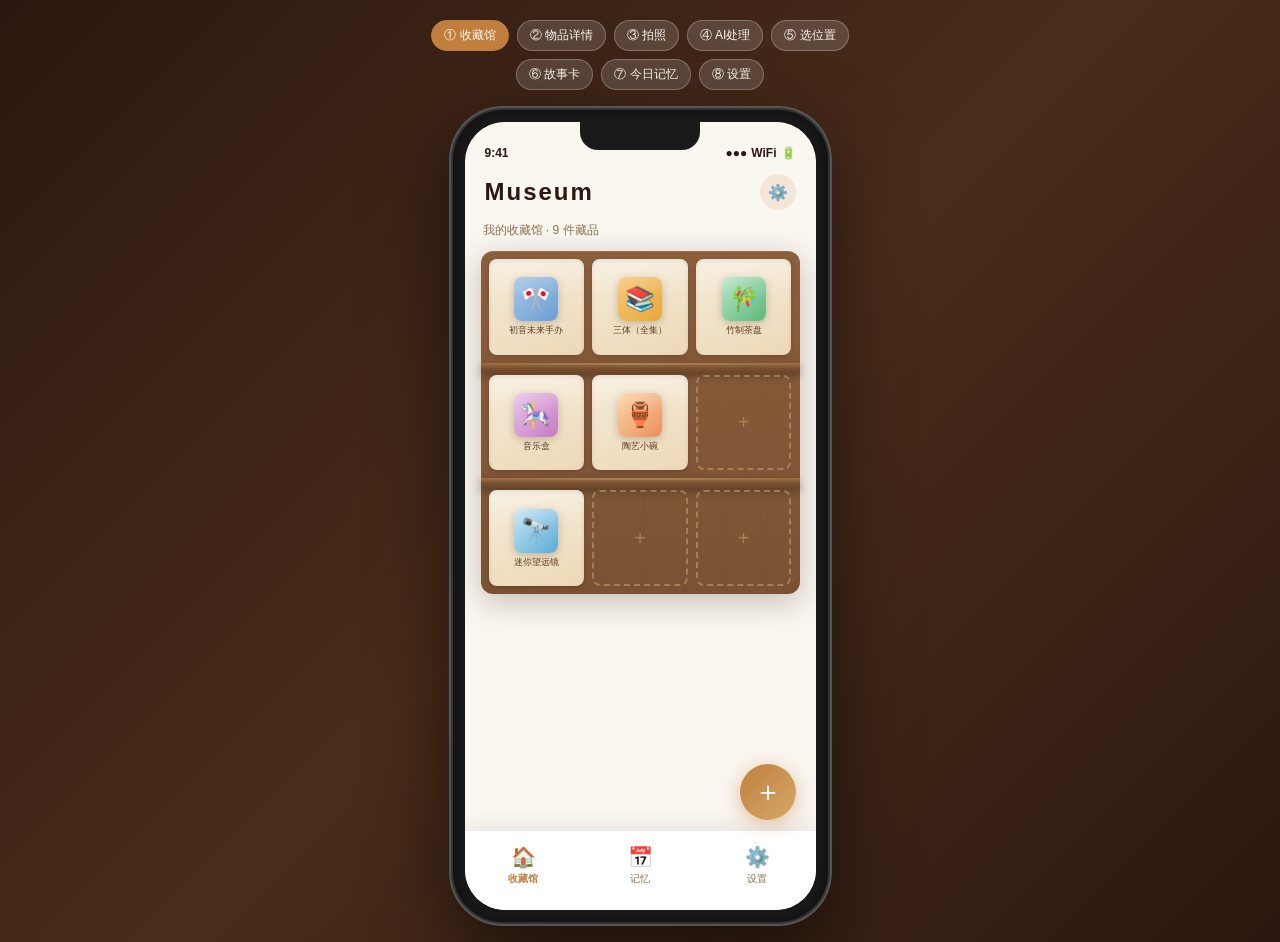
==== prototype-mobile.html @ 2d8c733c "增加 prd 和原型图" ====
<!DOCTYPE html>
<html lang="zh-CN">
<head>
<meta charset="UTF-8">
<meta name="viewport" content="width=device-width, initial-scale=1.0">
<title>Museum App — 手机端原型</title>
<style>
  * { margin: 0; padding: 0; box-sizing: border-box; }
  body {
    background: linear-gradient(135deg, #2C1810 0%, #4a2c1a 50%, #2C1810 100%);
    min-height: 100vh;
    display: flex;
    flex-direction: column;
    align-items: center;
    justify-content: center;
    font-family: -apple-system, "PingFang SC", "Hiragino Sans GB", "Microsoft YaHei", sans-serif;
    padding: 20px;
  }

  /* Screen navigation */
  .screen-nav {
    display: flex;
    gap: 8px;
    margin-bottom: 20px;
    flex-wrap: wrap;
    justify-content: center;
    max-width: 500px;
  }
  .nav-btn {
    background: rgba(255,255,255,0.15);
    color: #FAF6F0;
    border: 1px solid rgba(255,255,255,0.25);
    padding: 6px 12px;
    border-radius: 20px;
    cursor: pointer;
    font-size: 12px;
    transition: all 0.2s;
    white-space: nowrap;
  }
  .nav-btn:hover, .nav-btn.active {
    background: #C17F3E;
    border-color: #C17F3E;
  }

  /* Phone frame */
  .phone-frame {
    width: 375px;
    height: 812px;
    background: #1a1a1a;
    border-radius: 50px;
    padding: 12px;
    box-shadow:
      0 0 0 2px #333,
      0 0 0 4px #555,
      0 30px 80px rgba(0,0,0,0.6),
      inset 0 0 20px rgba(0,0,0,0.5);
    position: relative;
  }
  .phone-notch {
    position: absolute;
    top: 12px;
    left: 50%;
    transform: translateX(-50%);
    width: 120px;
    height: 28px;
    background: #1a1a1a;
    border-radius: 0 0 18px 18px;
    z-index: 100;
  }
  .phone-screen {
    width: 100%;
    height: 100%;
    background: #FAF6F0;
    border-radius: 40px;
    overflow: hidden;
    position: relative;
  }

  /* Screens */
  .screen {
    position: absolute;
    top: 0; left: 0;
    width: 100%; height: 100%;
    background: #FAF6F0;
    border-radius: 40px;
    overflow: hidden;
    display: none;
    flex-direction: column;
    opacity: 0;
    transition: opacity 0.35s ease;
  }
  .screen.active {
    display: flex;
    opacity: 1;
  }

  /* Status bar */
  .status-bar {
    height: 44px;
    background: transparent;
    display: flex;
    align-items: flex-end;
    justify-content: space-between;
    padding: 0 20px 6px;
    font-size: 12px;
    font-weight: 600;
    color: #2C1810;
    flex-shrink: 0;
  }
  .status-icons { display: flex; gap: 4px; align-items: center; }

  /* App header */
  .app-header {
    padding: 8px 20px 12px;
    display: flex;
    align-items: center;
    justify-content: space-between;
    flex-shrink: 0;
  }
  .app-title {
    font-size: 24px;
    font-weight: 700;
    color: #2C1810;
    letter-spacing: 2px;
  }
  .icon-btn {
    width: 36px; height: 36px;
    border-radius: 50%;
    background: rgba(193,127,62,0.12);
    border: none;
    display: flex; align-items: center; justify-content: center;
    cursor: pointer;
    font-size: 16px;
    color: #8B5E3C;
    transition: background 0.2s;
  }
  .icon-btn:hover { background: rgba(193,127,62,0.25); }

  /* Bottom nav */
  .bottom-nav {
    height: 80px;
    background: #fff;
    border-top: 1px solid rgba(44,24,16,0.08);
    display: flex;
    align-items: flex-start;
    padding-top: 10px;
    flex-shrink: 0;
    box-shadow: 0 -4px 20px rgba(44,24,16,0.08);
  }
  .nav-item {
    flex: 1;
    display: flex;
    flex-direction: column;
    align-items: center;
    gap: 3px;
    cursor: pointer;
    padding: 4px 0;
  }
  .nav-item .nav-icon { font-size: 20px; }
  .nav-item .nav-label { font-size: 10px; color: #8B7355; }
  .nav-item.active .nav-label { color: #C17F3E; font-weight: 600; }

  /* FAB */
  .fab {
    position: absolute;
    bottom: 90px;
    right: 20px;
    width: 56px; height: 56px;
    border-radius: 50%;
    background: linear-gradient(135deg, #C17F3E, #D4A96A);
    border: none;
    font-size: 28px;
    color: white;
    cursor: pointer;
    box-shadow: 0 4px 20px rgba(193,127,62,0.45);
    display: flex; align-items: center; justify-content: center;
    transition: transform 0.2s, box-shadow 0.2s;
    z-index: 10;
  }
  .fab:hover { transform: scale(1.08); box-shadow: 0 6px 28px rgba(193,127,62,0.55); }

  /* ============ SCREEN 1: Shelf ============ */
  .shelf-container {
    flex: 1;
    overflow-y: auto;
    padding: 0 16px 8px;
  }
  .shelf-subtitle {
    font-size: 12px;
    color: #8B7355;
    margin-bottom: 12px;
    padding-left: 2px;
  }
  .shelf {
    background: linear-gradient(180deg, #8B5E3C 0%, #7A5233 100%);
    border-radius: 12px;
    padding: 8px;
    box-shadow: 0 8px 32px rgba(44,24,16,0.25), inset 0 1px 0 rgba(255,255,255,0.1);
    position: relative;
  }
  .shelf::before {
    content: '';
    position: absolute;
    top: 0; left: 0; right: 0; bottom: 0;
    background: repeating-linear-gradient(
      90deg,
      transparent,
      transparent 40px,
      rgba(0,0,0,0.03) 40px,
      rgba(0,0,0,0.03) 41px
    );
    border-radius: 12px;
    pointer-events: none;
  }
  .shelf-row {
    display: grid;
    grid-template-columns: repeat(3, 1fr);
    gap: 8px;
    margin-bottom: 8px;
  }
  .shelf-row:last-child { margin-bottom: 0; }
  /* Shelf plank between rows */
  .shelf-plank {
    height: 10px;
    background: linear-gradient(180deg, #A0713F 0%, #7A5233 50%, #6B4526 100%);
    margin: 2px -8px;
    box-shadow: 0 3px 8px rgba(0,0,0,0.3);
    position: relative;
  }
  .shelf-plank::after {
    content: '';
    position: absolute;
    top: 0; left: 0; right: 0; height: 2px;
    background: linear-gradient(90deg, transparent, rgba(255,255,255,0.15), transparent);
  }

  .shelf-cell {
    aspect-ratio: 1;
    background: linear-gradient(160deg, #F5EBD8 0%, #EDD9B8 100%);
    border-radius: 8px;
    display: flex;
    flex-direction: column;
    align-items: center;
    justify-content: center;
    cursor: pointer;
    transition: transform 0.2s, box-shadow 0.2s;
    position: relative;
    overflow: hidden;
    box-shadow: inset 0 2px 4px rgba(0,0,0,0.1), 0 2px 4px rgba(0,0,0,0.15);
  }
  .shelf-cell:hover { transform: translateY(-2px); box-shadow: inset 0 2px 4px rgba(0,0,0,0.1), 0 6px 12px rgba(0,0,0,0.2); }
  .shelf-cell .item-emoji { font-size: 32px; line-height: 1; }
  .shelf-cell .item-label {
    font-size: 9px;
    color: #5C3D1E;
    text-align: center;
    margin-top: 4px;
    font-weight: 500;
    padding: 0 4px;
    line-height: 1.2;
  }
  .shelf-cell.empty {
    background: transparent;
    border: 2px dashed rgba(212,169,106,0.5);
    box-shadow: none;
    cursor: default;
  }
  .shelf-cell.empty::after {
    content: '+';
    font-size: 20px;
    color: rgba(212,169,106,0.5);
  }
  .shelf-cell .item-glow {
    position: absolute;
    top: 0; left: 0; right: 0; height: 40%;
    background: linear-gradient(180deg, rgba(255,255,255,0.3), transparent);
    pointer-events: none;
  }

  /* Item color blocks */
  .item-color {
    width: 44px; height: 44px;
    border-radius: 8px;
    display: flex; align-items: center; justify-content: center;
    font-size: 24px;
    box-shadow: 0 2px 8px rgba(0,0,0,0.2);
  }

  /* ============ SCREEN 2: Detail ============ */
  .detail-header {
    padding: 8px 20px 12px;
    display: flex;
    align-items: center;
    gap: 12px;
    flex-shrink: 0;
  }
  .back-btn {
    width: 32px; height: 32px;
    border-radius: 50%;
    background: rgba(193,127,62,0.12);
    border: none;
    display: flex; align-items: center; justify-content: center;
    cursor: pointer;
    font-size: 16px;
    color: #8B5E3C;
  }
  .detail-title { font-size: 18px; font-weight: 700; color: #2C1810; }
  .detail-hero {
    margin: 0 20px 16px;
    height: 200px;
    border-radius: 20px;
    background: linear-gradient(135deg, #E8C5A0 0%, #D4A96A 40%, #B8813A 100%);
    display: flex; align-items: center; justify-content: center;
    font-size: 80px;
    box-shadow: 0 8px 32px rgba(44,24,16,0.2);
    position: relative;
    overflow: hidden;
    flex-shrink: 0;
  }
  .detail-hero::before {
    content: '';
    position: absolute;
    top: -30px; right: -30px;
    width: 120px; height: 120px;
    background: radial-gradient(circle, rgba(255,255,255,0.2), transparent 70%);
  }
  .detail-scroll { flex: 1; overflow-y: auto; padding: 0 20px 16px; }
  .detail-card {
    background: white;
    border-radius: 16px;
    padding: 16px;
    box-shadow: 0 2px 16px rgba(44,24,16,0.08);
  }
  .detail-card-title {
    font-size: 13px;
    font-weight: 700;
    color: #8B7355;
    text-transform: uppercase;
    letter-spacing: 1px;
    margin-bottom: 12px;
  }
  .detail-row {
    display: flex;
    justify-content: space-between;
    align-items: flex-start;
    padding: 8px 0;
    border-bottom: 1px solid rgba(44,24,16,0.06);
    gap: 12px;
  }
  .detail-row:last-of-type { border-bottom: none; }
  .detail-key { font-size: 12px; color: #8B7355; flex-shrink: 0; }
  .detail-val { font-size: 13px; color: #2C1810; font-weight: 500; text-align: right; }
  .detail-story {
    margin-top: 12px;
    padding: 12px;
    background: #FAF6F0;
    border-radius: 10px;
    border-left: 3px solid #C17F3E;
    font-size: 13px;
    color: #2C1810;
    line-height: 1.6;
  }
  .tags-row { display: flex; gap: 6px; flex-wrap: wrap; margin-top: 10px; }
  .tag {
    background: rgba(193,127,62,0.12);
    color: #8B5E3C;
    font-size: 11px;
    padding: 3px 10px;
    border-radius: 20px;
    font-weight: 500;
  }
  .edit-btn {
    margin: 0 20px 16px;
    background: linear-gradient(135deg, #C17F3E, #D4A96A);
    color: white;
    border: none;
    border-radius: 14px;
    padding: 14px;
    width: calc(100% - 40px);
    font-size: 15px;
    font-weight: 600;
    cursor: pointer;
    box-shadow: 0 4px 16px rgba(193,127,62,0.35);
    flex-shrink: 0;
  }

  /* ============ SCREENS 3-6: Add flow ============ */
  .add-header {
    padding: 8px 20px 12px;
    display: flex;
    align-items: center;
    gap: 10px;
    flex-shrink: 0;
  }
  .close-btn {
    width: 30px; height: 30px;
    border-radius: 50%;
    background: rgba(44,24,16,0.08);
    border: none;
    cursor: pointer;
    font-size: 14px;
    color: #2C1810;
    display: flex; align-items: center; justify-content: center;
  }
  .progress-bar {
    flex: 1;
    display: flex;
    gap: 4px;
    align-items: center;
  }
  .progress-step {
    flex: 1;
    height: 4px;
    border-radius: 2px;
    background: rgba(44,24,16,0.1);
    transition: background 0.3s;
  }
  .progress-step.done { background: #C17F3E; }
  .progress-step.active { background: #C17F3E; }

  .add-body { flex: 1; overflow-y: auto; padding: 0 20px; }
  .add-step-title {
    font-size: 22px;
    font-weight: 700;
    color: #2C1810;
    margin-bottom: 6px;
  }
  .add-step-sub { font-size: 13px; color: #8B7355; margin-bottom: 24px; }

  /* Camera area */
  .camera-area {
    border: 2.5px dashed #C17F3E;
    border-radius: 20px;
    height: 260px;
    display: flex;
    flex-direction: column;
    align-items: center;
    justify-content: center;
    background: rgba(193,127,62,0.04);
    gap: 12px;
    margin-bottom: 24px;
  }
  .camera-icon { font-size: 48px; opacity: 0.6; }
  .camera-hint { font-size: 14px; color: #8B7355; }

  .btn-primary {
    width: 100%;
    background: linear-gradient(135deg, #C17F3E, #D4A96A);
    color: white;
    border: none;
    border-radius: 14px;
    padding: 14px;
    font-size: 15px;
    font-weight: 600;
    cursor: pointer;
    box-shadow: 0 4px 16px rgba(193,127,62,0.35);
    margin-bottom: 10px;
    transition: transform 0.15s;
  }
  .btn-primary:hover { transform: translateY(-1px); }
  .btn-secondary {
    width: 100%;
    background: white;
    color: #C17F3E;
    border: 1.5px solid #C17F3E;
    border-radius: 14px;
    padding: 14px;
    font-size: 15px;
    font-weight: 600;
    cursor: pointer;
    margin-bottom: 10px;
  }

  /* AI processing */
  .ai-process-area {
    display: flex;
    flex-direction: column;
    align-items: center;
    padding: 20px 0;
  }
  .item-preview {
    width: 180px; height: 180px;
    border-radius: 20px;
    background: linear-gradient(135deg, #E8C5A0, #C17F3E);
    display: flex; align-items: center; justify-content: center;
    font-size: 72px;
    margin-bottom: 24px;
    box-shadow: 0 8px 32px rgba(193,127,62,0.3);
    position: relative;
  }
  .ai-status {
    font-size: 15px;
    color: #8B7355;
    text-align: center;
    margin-bottom: 24px;
  }
  .spinner {
    width: 48px; height: 48px;
    border: 3px solid rgba(193,127,62,0.2);
    border-top-color: #C17F3E;
    border-radius: 50%;
    animation: spin 1s linear infinite;
  }
  @keyframes spin { to { transform: rotate(360deg); } }

  /* Shelf picker */
  .shelf-mini {
    background: linear-gradient(180deg, #8B5E3C 0%, #7A5233 100%);
    border-radius: 12px;
    padding: 8px;
    margin-bottom: 20px;
  }
  .shelf-mini-row {
    display: grid;
    grid-template-columns: repeat(3, 1fr);
    gap: 6px;
    margin-bottom: 6px;
  }
  .shelf-mini-row:last-child { margin-bottom: 0; }
  .mini-cell {
    aspect-ratio: 1;
    border-radius: 6px;
    background: #F5EBD8;
    display: flex; align-items: center; justify-content: center;
    font-size: 20px;
    cursor: pointer;
    transition: all 0.2s;
    border: 2px solid transparent;
  }
  .mini-cell.occupied { background: rgba(44,24,16,0.3); cursor: not-allowed; font-size: 16px; opacity: 0.5; }
  .mini-cell.available { border-color: #52B788; background: rgba(82,183,136,0.15); }
  .mini-cell.available:hover { background: rgba(82,183,136,0.3); transform: scale(1.05); }
  .mini-cell.selected { border-color: #C17F3E; background: rgba(193,127,62,0.2); box-shadow: 0 0 0 3px rgba(193,127,62,0.3); }

  /* Story form */
  .form-group { margin-bottom: 16px; }
  .form-label { font-size: 12px; color: #8B7355; font-weight: 600; margin-bottom: 6px; display: block; }
  .form-input {
    width: 100%;
    background: white;
    border: 1.5px solid rgba(44,24,16,0.1);
    border-radius: 10px;
    padding: 11px 14px;
    font-size: 14px;
    color: #2C1810;
    outline: none;
    transition: border-color 0.2s;
    font-family: inherit;
  }
  .form-input:focus { border-color: #C17F3E; }
  .form-textarea {
    width: 100%;
    background: white;
    border: 1.5px solid rgba(44,24,16,0.1);
    border-radius: 10px;
    padding: 11px 14px;
    font-size: 14px;
    color: #2C1810;
    outline: none;
    resize: none;
    height: 90px;
    font-family: inherit;
    transition: border-color 0.2s;
  }
  .form-textarea:focus { border-color: #C17F3E; }
  .tag-options { display: flex; gap: 6px; flex-wrap: wrap; }
  .tag-option {
    background: rgba(193,127,62,0.08);
    color: #8B5E3C;
    border: 1.5px solid rgba(193,127,62,0.2);
    font-size: 12px;
    padding: 5px 12px;
    border-radius: 20px;
    cursor: pointer;
    transition: all 0.2s;
  }
  .tag-option.selected { background: #C17F3E; color: white; border-color: #C17F3E; }
  .skip-link {
    text-align: center;
    font-size: 13px;
    color: #8B7355;
    cursor: pointer;
    text-decoration: underline;
    margin-top: 8px;
    padding-bottom: 20px;
    display: block;
  }

  /* ============ SCREEN 7: Memory ============ */
  .memory-date {
    padding: 8px 20px 16px;
    font-size: 14px;
    color: #8B7355;
    flex-shrink: 0;
  }
  .memory-hero-card {
    margin: 0 20px 16px;
    border-radius: 20px;
    overflow: hidden;
    background: white;
    box-shadow: 0 4px 24px rgba(44,24,16,0.12);
    flex-shrink: 0;
  }
  .memory-hero-img {
    height: 200px;
    background: linear-gradient(135deg, #FDDCAA 0%, #F0B36A 40%, #C17F3E 100%);
    display: flex; align-items: center; justify-content: center;
    font-size: 80px;
    position: relative;
  }
  .memory-hero-img::before {
    content: '今日藏品';
    position: absolute;
    top: 12px; left: 12px;
    background: rgba(255,255,255,0.9);
    color: #C17F3E;
    font-size: 11px;
    font-weight: 700;
    padding: 4px 10px;
    border-radius: 20px;
    letter-spacing: 1px;
  }
  .memory-hero-body { padding: 16px; }
  .memory-item-name { font-size: 18px; font-weight: 700; color: #2C1810; margin-bottom: 6px; }
  .memory-story { font-size: 13px; color: #5C3D1E; line-height: 1.6; margin-bottom: 8px; }
  .memory-meta { font-size: 11px; color: #8B7355; margin-bottom: 14px; }
  .memory-btn {
    width: 100%;
    background: linear-gradient(135deg, #C17F3E, #D4A96A);
    color: white;
    border: none;
    border-radius: 12px;
    padding: 12px;
    font-size: 14px;
    font-weight: 600;
    cursor: pointer;
  }
  .memory-all-link {
    text-align: center;
    margin: 12px 20px 0;
    font-size: 13px;
    color: #C17F3E;
    cursor: pointer;
    flex-shrink: 0;
  }

  /* ============ SCREEN 8: Settings ============ */
  .settings-scroll { flex: 1; overflow-y: auto; padding: 0 16px 20px; }
  .settings-user {
    background: white;
    border-radius: 16px;
    padding: 16px;
    display: flex;
    align-items: center;
    gap: 12px;
    margin-bottom: 16px;
    box-shadow: 0 2px 12px rgba(44,24,16,0.06);
  }
  .user-avatar {
    width: 52px; height: 52px;
    border-radius: 50%;
    background: linear-gradient(135deg, #C17F3E, #D4A96A);
    display: flex; align-items: center; justify-content: center;
    font-size: 22px;
    flex-shrink: 0;
  }
  .user-name { font-size: 16px; font-weight: 700; color: #2C1810; }
  .user-badge {
    display: inline-block;
    background: rgba(193,127,62,0.1);
    color: #C17F3E;
    font-size: 10px;
    font-weight: 600;
    padding: 2px 8px;
    border-radius: 10px;
    margin-top: 3px;
  }
  .settings-section { margin-bottom: 14px; }
  .settings-section-title {
    font-size: 11px;
    color: #8B7355;
    font-weight: 600;
    text-transform: uppercase;
    letter-spacing: 1px;
    margin-bottom: 6px;
    padding-left: 4px;
  }
  .settings-card {
    background: white;
    border-radius: 14px;
    overflow: hidden;
    box-shadow: 0 2px 12px rgba(44,24,16,0.06);
  }
  .settings-row {
    display: flex;
    align-items: center;
    padding: 13px 16px;
    border-bottom: 1px solid rgba(44,24,16,0.05);
    gap: 10px;
  }
  .settings-row:last-child { border-bottom: none; }
  .settings-row-icon { font-size: 18px; width: 24px; text-align: center; }
  .settings-row-main { flex: 1; }
  .settings-row-label { font-size: 14px; color: #2C1810; }
  .settings-row-sub { font-size: 11px; color: #8B7355; margin-top: 1px; }
  .toggle {
    width: 44px; height: 26px;
    border-radius: 13px;
    background: #ccc;
    position: relative;
    cursor: pointer;
    transition: background 0.2s;
    flex-shrink: 0;
  }
  .toggle.on { background: #52B788; }
  .toggle::after {
    content: '';
    position: absolute;
    width: 22px; height: 22px;
    border-radius: 50%;
    background: white;
    top: 2px; left: 2px;
    transition: transform 0.2s;
    box-shadow: 0 1px 4px rgba(0,0,0,0.2);
  }
  .toggle.on::after { transform: translateX(18px); }
  .time-badge {
    background: rgba(193,127,62,0.12);
    color: #C17F3E;
    font-size: 12px;
    font-weight: 600;
    padding: 3px 8px;
    border-radius: 6px;
    margin-left: 6px;
    flex-shrink: 0;
  }
  .chevron { font-size: 14px; color: #C4B8AA; }
  .settings-danger { color: #E05252 !important; }
</style>
</head>
<body>

<div class="screen-nav">
  <button class="nav-btn active" onclick="showScreen(1, this)">① 收藏馆</button>
  <button class="nav-btn" onclick="showScreen(2, this)">② 物品详情</button>
  <button class="nav-btn" onclick="showScreen(3, this)">③ 拍照</button>
  <button class="nav-btn" onclick="showScreen(4, this)">④ AI处理</button>
  <button class="nav-btn" onclick="showScreen(5, this)">⑤ 选位置</button>
  <button class="nav-btn" onclick="showScreen(6, this)">⑥ 故事卡</button>
  <button class="nav-btn" onclick="showScreen(7, this)">⑦ 今日记忆</button>
  <button class="nav-btn" onclick="showScreen(8, this)">⑧ 设置</button>
</div>

<div class="phone-frame">
  <div class="phone-notch"></div>
  <div class="phone-screen">

    <!-- SCREEN 1: 收藏馆主页 -->
    <div class="screen active" id="screen-1">
      <div class="status-bar">
        <span>9:41</span>
        <div class="status-icons">
          <span>●●●</span>
          <span>WiFi</span>
          <span>🔋</span>
        </div>
      </div>
      <div class="app-header">
        <div class="app-title">Museum</div>
        <button class="icon-btn">⚙️</button>
      </div>
      <div class="shelf-container">
        <div class="shelf-subtitle">我的收藏馆 · 9 件藏品</div>
        <div class="shelf">
          <div class="shelf-row">
            <div class="shelf-cell" onclick="showScreen(2, document.querySelectorAll('.nav-btn')[1])">
              <div class="item-color" style="background:linear-gradient(135deg,#a8c5e8,#6a9fd4)">🎌</div>
              <div class="item-label">初音未来手办</div>
              <div class="item-glow"></div>
            </div>
            <div class="shelf-cell">
              <div class="item-color" style="background:linear-gradient(135deg,#f5c97a,#e8a83a)">📚</div>
              <div class="item-label">三体（全集）</div>
              <div class="item-glow"></div>
            </div>
            <div class="shelf-cell">
              <div class="item-color" style="background:linear-gradient(135deg,#b8e6c8,#5cb87a)">🎋</div>
              <div class="item-label">竹制茶盘</div>
              <div class="item-glow"></div>
            </div>
          </div>
          <div class="shelf-plank"></div>
          <div class="shelf-row">
            <div class="shelf-cell">
              <div class="item-color" style="background:linear-gradient(135deg,#e8c5e8,#c47ac4)">🎠</div>
              <div class="item-label">音乐盒</div>
              <div class="item-glow"></div>
            </div>
            <div class="shelf-cell">
              <div class="item-color" style="background:linear-gradient(135deg,#ffd4a8,#e8915a)">🏺</div>
              <div class="item-label">陶艺小碗</div>
              <div class="item-glow"></div>
            </div>
            <div class="shelf-cell empty"></div>
          </div>
          <div class="shelf-plank"></div>
          <div class="shelf-row">
            <div class="shelf-cell">
              <div class="item-color" style="background:linear-gradient(135deg,#c8e8f5,#5aaad4)">🔭</div>
              <div class="item-label">迷你望远镜</div>
              <div class="item-glow"></div>
            </div>
            <div class="shelf-cell empty"></div>
            <div class="shelf-cell empty"></div>
          </div>
        </div>
      </div>
      <button class="fab" onclick="showScreen(3, document.querySelectorAll('.nav-btn')[2])">＋</button>
      <div class="bottom-nav">
        <div class="nav-item active" onclick="showScreen(1, document.querySelectorAll('.nav-btn')[0])">
          <span class="nav-icon">🏠</span>
          <span class="nav-label">收藏馆</span>
        </div>
        <div class="nav-item" onclick="showScreen(7, document.querySelectorAll('.nav-btn')[6])">
          <span class="nav-icon">📅</span>
          <span class="nav-label">记忆</span>
        </div>
        <div class="nav-item" onclick="showScreen(8, document.querySelectorAll('.nav-btn')[7])">
          <span class="nav-icon">⚙️</span>
          <span class="nav-label">设置</span>
        </div>
      </div>
    </div>

    <!-- SCREEN 2: 物品详情 -->
    <div class="screen" id="screen-2">
      <div class="status-bar">
        <span>9:41</span>
        <div class="status-icons"><span>●●●</span><span>🔋</span></div>
      </div>
      <div class="detail-header">
        <button class="back-btn" onclick="showScreen(1, document.querySelectorAll('.nav-btn')[0])">←</button>
        <div class="detail-title">初音未来手办</div>
      </div>
      <div class="detail-hero">🎌</div>
      <div class="detail-scroll">
        <div class="detail-card">
          <div class="detail-card-title">档案卡</div>
          <div class="detail-row">
            <span class="detail-key">物品名称</span>
            <span class="detail-val">初音未来手办</span>
          </div>
          <div class="detail-row">
            <span class="detail-key">入库时间</span>
            <span class="detail-val">2024-03-15</span>
          </div>
          <div class="detail-row">
            <span class="detail-key">获得地点</span>
            <span class="detail-val">北京 三里屯</span>
          </div>
          <div class="detail-story">
            "朋友生日送的，第一眼就喜欢上了，摆在书桌上每天都很开心。那天下着小雨，逛了整整一个下午。"
          </div>
          <div class="tags-row">
            <span class="tag">礼物</span>
            <span class="tag">限定款</span>
            <span class="tag">手办</span>
          </div>
        </div>
      </div>
      <button class="edit-btn">编辑档案</button>
    </div>

    <!-- SCREEN 3: 拍照 -->
    <div class="screen" id="screen-3">
      <div class="status-bar">
        <span>9:41</span>
        <div class="status-icons"><span>●●●</span><span>🔋</span></div>
      </div>
      <div class="add-header">
        <button class="close-btn" onclick="showScreen(1, document.querySelectorAll('.nav-btn')[0])">✕</button>
        <div class="progress-bar">
          <div class="progress-step active"></div>
          <div class="progress-step"></div>
          <div class="progress-step"></div>
          <div class="progress-step"></div>
        </div>
        <span style="font-size:11px;color:#8B7355;white-space:nowrap">1 / 4</span>
      </div>
      <div class="add-body">
        <div class="add-step-title">拍下你的藏品</div>
        <div class="add-step-sub">清晰拍摄物品，AI 会自动处理背景</div>
        <div class="camera-area">
          <div class="camera-icon">📷</div>
          <div class="camera-hint">点击拍照，或上传图片</div>
        </div>
        <button class="btn-primary" onclick="showScreen(4, document.querySelectorAll('.nav-btn')[3])">📷 拍照</button>
        <button class="btn-secondary" onclick="showScreen(4, document.querySelectorAll('.nav-btn')[3])">从相册选择</button>
      </div>
    </div>

    <!-- SCREEN 4: AI 处理 -->
    <div class="screen" id="screen-4">
      <div class="status-bar">
        <span>9:41</span>
        <div class="status-icons"><span>●●●</span><span>🔋</span></div>
      </div>
      <div class="add-header">
        <button class="close-btn" onclick="showScreen(1, document.querySelectorAll('.nav-btn')[0])">✕</button>
        <div class="progress-bar">
          <div class="progress-step done"></div>
          <div class="progress-step active"></div>
          <div class="progress-step"></div>
          <div class="progress-step"></div>
        </div>
        <span style="font-size:11px;color:#8B7355;white-space:nowrap">2 / 4</span>
      </div>
      <div class="add-body" style="display:flex;flex-direction:column;align-items:center;padding-top:20px">
        <div class="add-step-title" style="text-align:center">AI 正在处理...</div>
        <div class="add-step-sub" style="text-align:center">稍等一下，马上就好</div>
        <div class="ai-process-area">
          <div class="item-preview" style="background:linear-gradient(135deg,rgba(232,197,160,0.5),rgba(193,127,62,0.5));border: 3px dashed rgba(193,127,62,0.4)">🎌</div>
          <div class="ai-status">正在去除背景，稍等一下 ✨<br><span style="font-size:12px;opacity:0.7">AI 识别中：手办 · 动漫周边</span></div>
          <div class="spinner"></div>
        </div>
        <button class="btn-primary" style="margin-top:20px" onclick="showScreen(5, document.querySelectorAll('.nav-btn')[4])">处理完成，继续 →</button>
      </div>
    </div>

    <!-- SCREEN 5: 选位置 -->
    <div class="screen" id="screen-5">
      <div class="status-bar">
        <span>9:41</span>
        <div class="status-icons"><span>●●●</span><span>🔋</span></div>
      </div>
      <div class="add-header">
        <button class="close-btn" onclick="showScreen(1, document.querySelectorAll('.nav-btn')[0])">✕</button>
        <div class="progress-bar">
          <div class="progress-step done"></div>
          <div class="progress-step done"></div>
          <div class="progress-step active"></div>
          <div class="progress-step"></div>
        </div>
        <span style="font-size:11px;color:#8B7355;white-space:nowrap">3 / 4</span>
      </div>
      <div class="add-body">
        <div class="add-step-title">选择摆放位置</div>
        <div class="add-step-sub">点击绿色格子选择位置</div>
        <div class="shelf-mini" id="shelfPicker">
          <div class="shelf-mini-row">
            <div class="mini-cell occupied">🎌</div>
            <div class="mini-cell occupied">📚</div>
            <div class="mini-cell occupied">🎋</div>
          </div>
          <div class="shelf-mini-row">
            <div class="mini-cell occupied">🎠</div>
            <div class="mini-cell occupied">🏺</div>
            <div class="mini-cell available" onclick="selectCell(this)">＋</div>
          </div>
          <div class="shelf-mini-row">
            <div class="mini-cell occupied">🔭</div>
            <div class="mini-cell available" onclick="selectCell(this)">＋</div>
            <div class="mini-cell available" onclick="selectCell(this)">＋</div>
          </div>
        </div>
        <div style="background:rgba(82,183,136,0.1);border-radius:12px;padding:12px;margin-bottom:20px;font-size:13px;color:#52B788;text-align:center;border:1px solid rgba(82,183,136,0.2)">
          ← 绿色边框为可选位置
        </div>
        <button class="btn-primary" onclick="showScreen(6, document.querySelectorAll('.nav-btn')[5])">确认位置，下一步 →</button>
      </div>
    </div>

    <!-- SCREEN 6: 故事卡 -->
    <div class="screen" id="screen-6">
      <div class="status-bar">
        <span>9:41</span>
        <div class="status-icons"><span>●●●</span><span>🔋</span></div>
      </div>
      <div class="add-header">
        <button class="close-btn" onclick="showScreen(1, document.querySelectorAll('.nav-btn')[0])">✕</button>
        <div class="progress-bar">
          <div class="progress-step done"></div>
          <div class="progress-step done"></div>
          <div class="progress-step done"></div>
          <div class="progress-step active"></div>
        </div>
        <span style="font-size:11px;color:#8B7355;white-space:nowrap">4 / 4</span>
      </div>
      <div class="add-body">
        <div class="add-step-title">给它留下一段故事</div>
        <div class="add-step-sub">（可以跳过，以后再写）</div>
        <div class="form-group">
          <label class="form-label">物品名称</label>
          <input class="form-input" value="初音未来手办" type="text" />
        </div>
        <div class="form-group">
          <label class="form-label">获得时间</label>
          <input class="form-input" value="2024-03-15" type="text" />
        </div>
        <div class="form-group">
          <label class="form-label">获得地点</label>
          <input class="form-input" placeholder="在哪里得到它的？" type="text" />
        </div>
        <div class="form-group">
          <label class="form-label">故事</label>
          <textarea class="form-textarea" placeholder="这件东西是怎么来的？当时是什么心情？"></textarea>
        </div>
        <div class="form-group">
          <label class="form-label">标签</label>
          <div class="tag-options">
            <div class="tag-option selected" onclick="this.classList.toggle('selected')">礼物</div>
            <div class="tag-option" onclick="this.classList.toggle('selected')">限定款</div>
            <div class="tag-option" onclick="this.classList.toggle('selected')">自购</div>
            <div class="tag-option" onclick="this.classList.toggle('selected')">纪念品</div>
            <div class="tag-option" onclick="this.classList.toggle('selected')">手办</div>
          </div>
        </div>
        <button class="btn-primary" onclick="showScreen(1, document.querySelectorAll('.nav-btn')[0])">完成入馆 🎉</button>
        <a class="skip-link" onclick="showScreen(1, document.querySelectorAll('.nav-btn')[0])">跳过，直接入馆</a>
      </div>
    </div>

    <!-- SCREEN 7: 今日记忆 -->
    <div class="screen" id="screen-7">
      <div class="status-bar">
        <span>9:41</span>
        <div class="status-icons"><span>●●●</span><span>🔋</span></div>
      </div>
      <div class="app-header">
        <div class="app-title" style="font-size:18px">今日记忆</div>
      </div>
      <div class="memory-date">📅 2026年5月31日，星期日</div>
      <div class="memory-hero-card">
        <div class="memory-hero-img">🎌</div>
        <div class="memory-hero-body">
          <div class="memory-item-name">初音未来手办</div>
          <div class="memory-story">"朋友生日送的，第一眼就喜欢上了，摆在书桌上每天都很开心。那天下着小雨，逛了整整一个下午。"</div>
          <div class="memory-meta">📦 入库于 2024年3月15日 · 已陪伴 437 天</div>
          <button class="memory-btn" onclick="showScreen(2, document.querySelectorAll('.nav-btn')[1])">去看看它 →</button>
        </div>
      </div>
      <div class="memory-all-link">查看所有记忆 →</div>
      <div class="bottom-nav">
        <div class="nav-item" onclick="showScreen(1, document.querySelectorAll('.nav-btn')[0])">
          <span class="nav-icon">🏠</span>
          <span class="nav-label">收藏馆</span>
        </div>
        <div class="nav-item active">
          <span class="nav-icon">📅</span>
          <span class="nav-label">记忆</span>
        </div>
        <div class="nav-item" onclick="showScreen(8, document.querySelectorAll('.nav-btn')[7])">
          <span class="nav-icon">⚙️</span>
          <span class="nav-label">设置</span>
        </div>
      </div>
    </div>

    <!-- SCREEN 8: 设置 -->
    <div class="screen" id="screen-8">
      <div class="status-bar">
        <span>9:41</span>
        <div class="status-icons"><span>●●●</span><span>🔋</span></div>
      </div>
      <div class="app-header">
        <div class="app-title" style="font-size:18px">设置</div>
      </div>
      <div class="settings-scroll">
        <div class="settings-user">
          <div class="user-avatar">🙂</div>
          <div>
            <div class="user-name">我的收藏馆</div>
            <div class="user-badge">本地模式</div>
          </div>
        </div>
        <div class="settings-section">
          <div class="settings-section-title">推送通知</div>
          <div class="settings-card">
            <div class="settings-row">
              <span class="settings-row-icon">🌅</span>
              <div class="settings-row-main">
                <div class="settings-row-label">今日记忆</div>
                <div class="settings-row-sub">每天推送一件藏品记忆</div>
              </div>
              <span class="time-badge">09:00</span>
              <div class="toggle on" onclick="this.classList.toggle('on')"></div>
            </div>
            <div class="settings-row">
              <span class="settings-row-icon">🎂</span>
              <div class="settings-row-main">
                <div class="settings-row-label">周年纪念</div>
                <div class="settings-row-sub">藏品入馆周年提醒</div>
              </div>
              <div class="toggle on" onclick="this.classList.toggle('on')"></div>
            </div>
            <div class="settings-row">
              <span class="settings-row-icon">⏰</span>
              <div class="settings-row-main">
                <div class="settings-row-label">长期未入库提醒</div>
                <div class="settings-row-sub">超过30天未添加藏品</div>
              </div>
              <div class="toggle" onclick="this.classList.toggle('on')"></div>
            </div>
          </div>
        </div>
        <div class="settings-section">
          <div class="settings-section-title">外观</div>
          <div class="settings-card">
            <div class="settings-row">
              <span class="settings-row-icon">🏡</span>
              <div class="settings-row-main">
                <div class="settings-row-label">房间风格</div>
                <div class="settings-row-sub">温暖木质书房</div>
              </div>
              <span class="chevron">›</span>
            </div>
          </div>
        </div>
        <div class="settings-section">
          <div class="settings-section-title">数据</div>
          <div class="settings-card">
            <div class="settings-row">
              <span class="settings-row-icon">📤</span>
              <div class="settings-row-main"><div class="settings-row-label">导出数据</div></div>
              <span class="chevron">›</span>
            </div>
            <div class="settings-row">
              <span class="settings-row-icon">🗑</span>
              <div class="settings-row-main"><div class="settings-row-label settings-danger">清除数据</div></div>
              <span class="chevron">›</span>
            </div>
          </div>
        </div>
        <div class="settings-section">
          <div class="settings-card">
            <div class="settings-row">
              <span class="settings-row-icon">ℹ️</span>
              <div class="settings-row-main"><div class="settings-row-label">关于 Museum</div></div>
              <span class="chevron">›</span>
            </div>
          </div>
        </div>
      </div>
      <div class="bottom-nav">
        <div class="nav-item" onclick="showScreen(1, document.querySelectorAll('.nav-btn')[0])">
          <span class="nav-icon">🏠</span>
          <span class="nav-label">收藏馆</span>
        </div>
        <div class="nav-item" onclick="showScreen(7, document.querySelectorAll('.nav-btn')[6])">
          <span class="nav-icon">📅</span>
          <span class="nav-label">记忆</span>
        </div>
        <div class="nav-item active">
          <span class="nav-icon">⚙️</span>
          <span class="nav-label">设置</span>
        </div>
      </div>
    </div>

  </div>
</div>

<script>
function showScreen(n, btn) {
  // Update all screens
  document.querySelectorAll('.screen').forEach(s => {
    s.classList.remove('active');
    s.style.display = 'none';
  });
  const target = document.getElementById('screen-' + n);
  target.style.display = 'flex';
  // Trigger transition
  requestAnimationFrame(() => {
    requestAnimationFrame(() => { target.classList.add('active'); });
  });

  // Update nav buttons
  document.querySelectorAll('.nav-btn').forEach(b => b.classList.remove('active'));
  if (btn) btn.classList.add('active');
}

function selectCell(el) {
  document.querySelectorAll('#shelfPicker .mini-cell.available').forEach(c => c.classList.remove('selected'));
  el.classList.add('selected');
  el.textContent = '✓';
}

// Init
document.querySelectorAll('.screen').forEach(s => s.style.display = 'none');
document.getElementById('screen-1').style.display = 'flex';
document.getElementById('screen-1').classList.add('active');
</script>
</body>
</html>
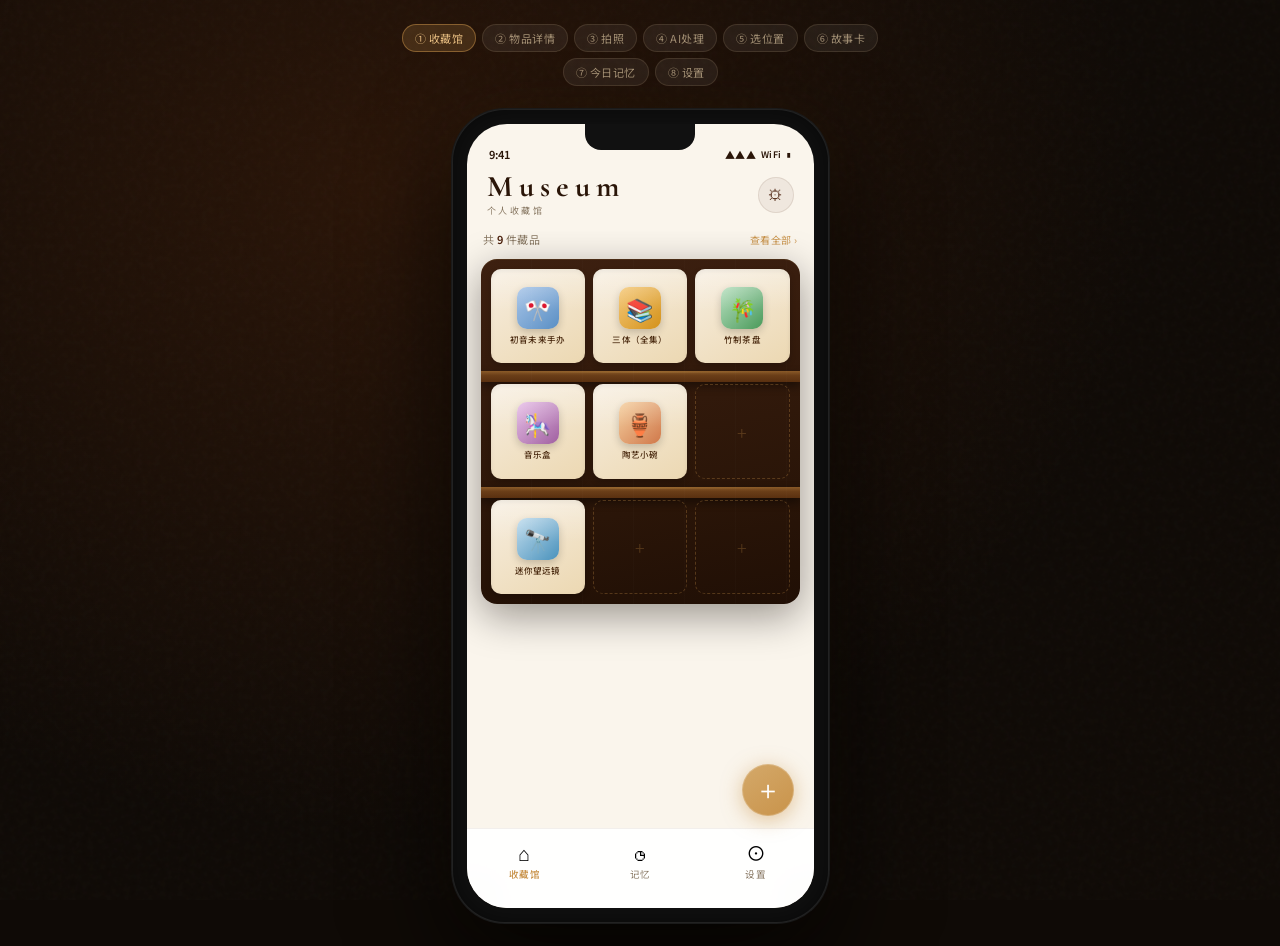
==== commit f1c65712: "修改原型" ====
--- a/prototype-mobile.html
+++ b/prototype-mobile.html
@@ -4,90 +4,124 @@
 <meta charset="UTF-8">
 <meta name="viewport" content="width=device-width, initial-scale=1.0">
 <title>Museum App — 手机端原型</title>
+<link rel="preconnect" href="https://fonts.googleapis.com">
+<link rel="preconnect" href="https://fonts.gstatic.com" crossorigin>
+<link href="https://fonts.googleapis.com/css2?family=Cormorant+Garamond:ital,wght@0,400;0,600;0,700;1,400&family=Noto+Sans+SC:wght@300;400;500;600&display=swap" rel="stylesheet">
 <style>
+  :root {
+    --ink: #0F0A06;
+    --bark: #2A1508;
+    --mahogany: #4A1E0A;
+    --amber: #C9934A;
+    --gold: #E2B97E;
+    --pale-gold: #F0D9B0;
+    --cream: #FAF5EC;
+    --parchment: #F0E8D6;
+    --ash: #8A7A65;
+    --moss: #4E7A5E;
+  }
+
   * { margin: 0; padding: 0; box-sizing: border-box; }
+
   body {
-    background: linear-gradient(135deg, #2C1810 0%, #4a2c1a 50%, #2C1810 100%);
+    background: radial-gradient(ellipse at 30% 20%, #2A1508 0%, #0F0A06 60%);
     min-height: 100vh;
     display: flex;
     flex-direction: column;
     align-items: center;
     justify-content: center;
-    font-family: -apple-system, "PingFang SC", "Hiragino Sans GB", "Microsoft YaHei", sans-serif;
-    padding: 20px;
+    font-family: 'Noto Sans SC', -apple-system, sans-serif;
+    padding: 24px 16px;
+    position: relative;
+    overflow-x: hidden;
+  }
+
+  body::before {
+    content: '';
+    position: fixed;
+    inset: 0;
+    background-image: url("data:image/svg+xml,%3Csvg viewBox='0 0 200 200' xmlns='http://www.w3.org/2000/svg'%3E%3Cfilter id='n'%3E%3CfeTurbulence type='fractalNoise' baseFrequency='0.75' numOctaves='4' stitchTiles='stitch'/%3E%3C/filter%3E%3Crect width='100%25' height='100%25' filter='url(%23n)' opacity='0.04'/%3E%3C/svg%3E");
+    pointer-events: none;
+    z-index: 0;
+    opacity: 0.6;
   }
 
   /* Screen navigation */
   .screen-nav {
     display: flex;
-    gap: 8px;
-    margin-bottom: 20px;
+    gap: 6px;
+    margin-bottom: 24px;
     flex-wrap: wrap;
     justify-content: center;
-    max-width: 500px;
+    max-width: 520px;
+    position: relative;
+    z-index: 10;
   }
   .nav-btn {
-    background: rgba(255,255,255,0.15);
-    color: #FAF6F0;
-    border: 1px solid rgba(255,255,255,0.25);
-    padding: 6px 12px;
+    background: rgba(255,255,255,0.06);
+    color: rgba(240,217,176,0.6);
+    border: 1px solid rgba(210,180,140,0.15);
+    padding: 5px 12px;
     border-radius: 20px;
     cursor: pointer;
-    font-size: 12px;
-    transition: all 0.2s;
+    font-size: 11px;
+    font-family: 'Noto Sans SC', sans-serif;
+    transition: all 0.25s;
     white-space: nowrap;
+    letter-spacing: 0.5px;
   }
   .nav-btn:hover, .nav-btn.active {
-    background: #C17F3E;
-    border-color: #C17F3E;
+    background: rgba(201,147,74,0.2);
+    border-color: rgba(201,147,74,0.5);
+    color: var(--gold);
   }
 
   /* Phone frame */
   .phone-frame {
     width: 375px;
     height: 812px;
-    background: #1a1a1a;
-    border-radius: 50px;
-    padding: 12px;
+    background: #111;
+    border-radius: 52px;
+    padding: 14px;
     box-shadow:
-      0 0 0 2px #333,
-      0 0 0 4px #555,
-      0 30px 80px rgba(0,0,0,0.6),
-      inset 0 0 20px rgba(0,0,0,0.5);
+      0 0 0 1px #222,
+      0 0 0 2px #1a1a1a,
+      0 40px 100px rgba(0,0,0,0.8),
+      0 0 60px rgba(201,147,74,0.06),
+      inset 0 0 30px rgba(0,0,0,0.6);
     position: relative;
+    z-index: 1;
   }
   .phone-notch {
     position: absolute;
-    top: 12px;
+    top: 14px;
     left: 50%;
     transform: translateX(-50%);
-    width: 120px;
-    height: 28px;
-    background: #1a1a1a;
-    border-radius: 0 0 18px 18px;
+    width: 110px;
+    height: 26px;
+    background: #111;
+    border-radius: 0 0 16px 16px;
     z-index: 100;
   }
   .phone-screen {
     width: 100%;
     height: 100%;
-    background: #FAF6F0;
+    background: var(--cream);
     border-radius: 40px;
     overflow: hidden;
     position: relative;
   }
 
-  /* Screens */
   .screen {
     position: absolute;
     top: 0; left: 0;
     width: 100%; height: 100%;
-    background: #FAF6F0;
     border-radius: 40px;
     overflow: hidden;
     display: none;
     flex-direction: column;
     opacity: 0;
-    transition: opacity 0.35s ease;
+    transition: opacity 0.3s ease;
   }
   .screen.active {
     display: flex;
@@ -101,116 +135,140 @@
     display: flex;
     align-items: flex-end;
     justify-content: space-between;
-    padding: 0 20px 6px;
-    font-size: 12px;
+    padding: 0 22px 6px;
+    font-size: 11px;
     font-weight: 600;
-    color: #2C1810;
+    color: var(--bark);
     flex-shrink: 0;
-  }
-  .status-icons { display: flex; gap: 4px; align-items: center; }
+    letter-spacing: 0.3px;
+  }
+  .status-icons { display: flex; gap: 5px; align-items: center; font-size: 10px; }
 
   /* App header */
   .app-header {
-    padding: 8px 20px 12px;
+    padding: 4px 20px 14px;
     display: flex;
     align-items: center;
     justify-content: space-between;
     flex-shrink: 0;
   }
   .app-title {
-    font-size: 24px;
+    font-family: 'Cormorant Garamond', serif;
+    font-size: 30px;
     font-weight: 700;
-    color: #2C1810;
-    letter-spacing: 2px;
+    color: var(--bark);
+    letter-spacing: 6px;
+    line-height: 1;
+  }
+  .app-subtitle {
+    font-size: 9px;
+    color: var(--ash);
+    letter-spacing: 2.5px;
+    text-transform: uppercase;
+    margin-top: 2px;
   }
   .icon-btn {
     width: 36px; height: 36px;
     border-radius: 50%;
-    background: rgba(193,127,62,0.12);
-    border: none;
+    background: rgba(74,30,10,0.06);
+    border: 1px solid rgba(74,30,10,0.1);
     display: flex; align-items: center; justify-content: center;
     cursor: pointer;
-    font-size: 16px;
-    color: #8B5E3C;
-    transition: background 0.2s;
-  }
-  .icon-btn:hover { background: rgba(193,127,62,0.25); }
+    font-size: 15px;
+    color: var(--mahogany);
+    transition: all 0.2s;
+  }
+  .icon-btn:hover { background: rgba(201,147,74,0.15); border-color: var(--amber); }
 
   /* Bottom nav */
   .bottom-nav {
     height: 80px;
-    background: #fff;
-    border-top: 1px solid rgba(44,24,16,0.08);
+    background: rgba(255,255,255,0.95);
+    backdrop-filter: blur(20px);
+    border-top: 1px solid rgba(74,30,10,0.07);
     display: flex;
     align-items: flex-start;
     padding-top: 10px;
     flex-shrink: 0;
-    box-shadow: 0 -4px 20px rgba(44,24,16,0.08);
   }
   .nav-item {
     flex: 1;
     display: flex;
     flex-direction: column;
     align-items: center;
-    gap: 3px;
+    gap: 4px;
     cursor: pointer;
     padding: 4px 0;
-  }
-  .nav-item .nav-icon { font-size: 20px; }
-  .nav-item .nav-label { font-size: 10px; color: #8B7355; }
-  .nav-item.active .nav-label { color: #C17F3E; font-weight: 600; }
+    transition: opacity 0.2s;
+  }
+  .nav-item .nav-icon {
+    font-size: 20px;
+    line-height: 1;
+  }
+  .nav-item .nav-label {
+    font-size: 9.5px;
+    color: var(--ash);
+    font-family: 'Noto Sans SC', sans-serif;
+    letter-spacing: 0.5px;
+  }
+  .nav-item.active .nav-label { color: var(--amber); font-weight: 500; }
+  .nav-item.active .nav-icon { filter: none; }
 
   /* FAB */
   .fab {
     position: absolute;
-    bottom: 90px;
+    bottom: 92px;
     right: 20px;
-    width: 56px; height: 56px;
+    width: 52px; height: 52px;
     border-radius: 50%;
-    background: linear-gradient(135deg, #C17F3E, #D4A96A);
+    background: linear-gradient(145deg, #D4A96A, var(--amber));
     border: none;
-    font-size: 28px;
+    font-size: 26px;
+    line-height: 1;
     color: white;
     cursor: pointer;
-    box-shadow: 0 4px 20px rgba(193,127,62,0.45);
+    box-shadow: 0 4px 20px rgba(201,147,74,0.5), 0 0 0 1px rgba(255,255,255,0.2) inset;
     display: flex; align-items: center; justify-content: center;
-    transition: transform 0.2s, box-shadow 0.2s;
+    transition: all 0.2s;
     z-index: 10;
   }
-  .fab:hover { transform: scale(1.08); box-shadow: 0 6px 28px rgba(193,127,62,0.55); }
+  .fab:hover { transform: scale(1.06) translateY(-1px); box-shadow: 0 8px 28px rgba(201,147,74,0.6); }
 
   /* ============ SCREEN 1: Shelf ============ */
-  .shelf-container {
-    flex: 1;
-    overflow-y: auto;
-    padding: 0 16px 8px;
-  }
-  .shelf-subtitle {
-    font-size: 12px;
-    color: #8B7355;
+  .shelf-container { flex: 1; overflow-y: auto; padding: 0 14px 8px; }
+  .shelf-meta {
+    display: flex;
+    align-items: center;
+    justify-content: space-between;
     margin-bottom: 12px;
-    padding-left: 2px;
-  }
+    padding: 0 2px;
+  }
+  .shelf-count {
+    font-size: 11px;
+    color: var(--ash);
+    letter-spacing: 0.5px;
+  }
+  .shelf-count strong { color: var(--mahogany); font-weight: 600; }
+
   .shelf {
-    background: linear-gradient(180deg, #8B5E3C 0%, #7A5233 100%);
-    border-radius: 12px;
-    padding: 8px;
-    box-shadow: 0 8px 32px rgba(44,24,16,0.25), inset 0 1px 0 rgba(255,255,255,0.1);
+    background: linear-gradient(170deg, #3D2010 0%, #2A1508 70%, #200F05 100%);
+    border-radius: 16px;
+    padding: 10px;
+    box-shadow: 0 12px 40px rgba(10,5,0,0.4), inset 0 1px 0 rgba(255,200,100,0.08);
     position: relative;
-  }
-  .shelf::before {
+    overflow: hidden;
+  }
+  .shelf::after {
     content: '';
     position: absolute;
-    top: 0; left: 0; right: 0; bottom: 0;
+    inset: 0;
     background: repeating-linear-gradient(
       90deg,
-      transparent,
-      transparent 40px,
-      rgba(0,0,0,0.03) 40px,
-      rgba(0,0,0,0.03) 41px
+      transparent, transparent 50px,
+      rgba(255,255,255,0.012) 50px, rgba(255,255,255,0.012) 51px
     );
-    border-radius: 12px;
     pointer-events: none;
+    border-radius: 16px;
   }
   .shelf-row {
     display: grid;
@@ -219,25 +277,23 @@
     margin-bottom: 8px;
   }
   .shelf-row:last-child { margin-bottom: 0; }
-  /* Shelf plank between rows */
   .shelf-plank {
-    height: 10px;
-    background: linear-gradient(180deg, #A0713F 0%, #7A5233 50%, #6B4526 100%);
-    margin: 2px -8px;
-    box-shadow: 0 3px 8px rgba(0,0,0,0.3);
+    height: 11px;
+    background: linear-gradient(180deg, #8A5A28 0%, #6A3E18 40%, #5A3010 100%);
+    margin: 2px -10px;
+    box-shadow: 0 4px 10px rgba(0,0,0,0.45);
     position: relative;
   }
   .shelf-plank::after {
     content: '';
     position: absolute;
     top: 0; left: 0; right: 0; height: 2px;
-    background: linear-gradient(90deg, transparent, rgba(255,255,255,0.15), transparent);
-  }
-
+    background: linear-gradient(90deg, transparent 5%, rgba(255,200,100,0.15) 50%, transparent 95%);
+  }
   .shelf-cell {
     aspect-ratio: 1;
-    background: linear-gradient(160deg, #F5EBD8 0%, #EDD9B8 100%);
-    border-radius: 8px;
+    background: linear-gradient(150deg, #F7EEE0 0%, #ECD8B2 100%);
+    border-radius: 10px;
     display: flex;
     flex-direction: column;
     align-items: center;
@@ -246,49 +302,49 @@
     transition: transform 0.2s, box-shadow 0.2s;
     position: relative;
     overflow: hidden;
-    box-shadow: inset 0 2px 4px rgba(0,0,0,0.1), 0 2px 4px rgba(0,0,0,0.15);
-  }
-  .shelf-cell:hover { transform: translateY(-2px); box-shadow: inset 0 2px 4px rgba(0,0,0,0.1), 0 6px 12px rgba(0,0,0,0.2); }
-  .shelf-cell .item-emoji { font-size: 32px; line-height: 1; }
+    box-shadow: inset 0 2px 4px rgba(0,0,0,0.08), 0 3px 6px rgba(0,0,0,0.2);
+  }
+  .shelf-cell:hover { transform: translateY(-3px) scale(1.02); box-shadow: inset 0 2px 4px rgba(0,0,0,0.08), 0 8px 18px rgba(0,0,0,0.3); }
+  .shelf-cell .item-emoji { font-size: 30px; line-height: 1; }
   .shelf-cell .item-label {
-    font-size: 9px;
-    color: #5C3D1E;
+    font-size: 8.5px;
+    color: #4A2A10;
     text-align: center;
-    margin-top: 4px;
+    margin-top: 5px;
     font-weight: 500;
     padding: 0 4px;
-    line-height: 1.2;
+    line-height: 1.3;
+    letter-spacing: 0.2px;
   }
   .shelf-cell.empty {
     background: transparent;
-    border: 2px dashed rgba(212,169,106,0.5);
+    border: 1.5px dashed rgba(201,147,74,0.3);
     box-shadow: none;
     cursor: default;
   }
   .shelf-cell.empty::after {
     content: '+';
-    font-size: 20px;
-    color: rgba(212,169,106,0.5);
-  }
-  .shelf-cell .item-glow {
+    font-size: 18px;
+    color: rgba(201,147,74,0.3);
+    font-weight: 300;
+  }
+  .shelf-cell .cell-glow {
     position: absolute;
-    top: 0; left: 0; right: 0; height: 40%;
-    background: linear-gradient(180deg, rgba(255,255,255,0.3), transparent);
+    top: 0; left: 0; right: 0; height: 45%;
+    background: linear-gradient(180deg, rgba(255,255,255,0.28) 0%, transparent 100%);
     pointer-events: none;
   }
-
-  /* Item color blocks */
-  .item-color {
-    width: 44px; height: 44px;
-    border-radius: 8px;
+  .item-block {
+    width: 42px; height: 42px;
+    border-radius: 10px;
     display: flex; align-items: center; justify-content: center;
-    font-size: 24px;
-    box-shadow: 0 2px 8px rgba(0,0,0,0.2);
+    font-size: 22px;
+    box-shadow: 0 3px 8px rgba(0,0,0,0.2);
   }
 
   /* ============ SCREEN 2: Detail ============ */
   .detail-header {
-    padding: 8px 20px 12px;
+    padding: 4px 20px 12px;
     display: flex;
     align-items: center;
     gap: 12px;
@@ -297,22 +353,29 @@
   .back-btn {
     width: 32px; height: 32px;
     border-radius: 50%;
-    background: rgba(193,127,62,0.12);
-    border: none;
+    background: rgba(74,30,10,0.06);
+    border: 1px solid rgba(74,30,10,0.1);
     display: flex; align-items: center; justify-content: center;
     cursor: pointer;
-    font-size: 16px;
-    color: #8B5E3C;
-  }
-  .detail-title { font-size: 18px; font-weight: 700; color: #2C1810; }
+    font-size: 14px;
+    color: var(--mahogany);
+    flex-shrink: 0;
+  }
+  .detail-title {
+    font-family: 'Cormorant Garamond', serif;
+    font-size: 20px;
+    font-weight: 600;
+    color: var(--bark);
+    letter-spacing: 1px;
+  }
   .detail-hero {
-    margin: 0 20px 16px;
-    height: 200px;
+    margin: 0 18px 16px;
+    height: 190px;
     border-radius: 20px;
-    background: linear-gradient(135deg, #E8C5A0 0%, #D4A96A 40%, #B8813A 100%);
+    background: linear-gradient(135deg, #2A1508 0%, #4A2810 40%, #6A4020 100%);
     display: flex; align-items: center; justify-content: center;
-    font-size: 80px;
-    box-shadow: 0 8px 32px rgba(44,24,16,0.2);
+    font-size: 76px;
+    box-shadow: 0 10px 40px rgba(10,5,0,0.3);
     position: relative;
     overflow: hidden;
     flex-shrink: 0;
@@ -320,73 +383,105 @@
   .detail-hero::before {
     content: '';
     position: absolute;
-    top: -30px; right: -30px;
-    width: 120px; height: 120px;
-    background: radial-gradient(circle, rgba(255,255,255,0.2), transparent 70%);
-  }
-  .detail-scroll { flex: 1; overflow-y: auto; padding: 0 20px 16px; }
+    inset: 0;
+    background: radial-gradient(ellipse at 30% 20%, rgba(201,147,74,0.3), transparent 70%);
+  }
+  .detail-hero-label {
+    position: absolute;
+    top: 14px; left: 14px;
+    background: rgba(255,255,255,0.08);
+    backdrop-filter: blur(10px);
+    border: 1px solid rgba(255,200,100,0.2);
+    color: var(--pale-gold);
+    font-size: 10px;
+    font-weight: 500;
+    padding: 4px 10px;
+    border-radius: 20px;
+    letter-spacing: 1.5px;
+    text-transform: uppercase;
+  }
+  .detail-scroll { flex: 1; overflow-y: auto; padding: 0 18px 14px; }
   .detail-card {
     background: white;
-    border-radius: 16px;
-    padding: 16px;
-    box-shadow: 0 2px 16px rgba(44,24,16,0.08);
+    border-radius: 18px;
+    padding: 18px;
+    box-shadow: 0 4px 20px rgba(74,30,10,0.07);
+    border: 1px solid rgba(74,30,10,0.05);
+    margin-bottom: 12px;
   }
   .detail-card-title {
-    font-size: 13px;
-    font-weight: 700;
-    color: #8B7355;
+    font-size: 10px;
+    font-weight: 600;
+    color: var(--ash);
     text-transform: uppercase;
-    letter-spacing: 1px;
-    margin-bottom: 12px;
+    letter-spacing: 2px;
+    margin-bottom: 14px;
+    display: flex;
+    align-items: center;
+    gap: 8px;
+  }
+  .detail-card-title::after {
+    content: '';
+    flex: 1;
+    height: 1px;
+    background: rgba(74,30,10,0.07);
   }
   .detail-row {
     display: flex;
     justify-content: space-between;
     align-items: flex-start;
-    padding: 8px 0;
-    border-bottom: 1px solid rgba(44,24,16,0.06);
+    padding: 9px 0;
+    border-bottom: 1px solid rgba(74,30,10,0.05);
     gap: 12px;
   }
   .detail-row:last-of-type { border-bottom: none; }
-  .detail-key { font-size: 12px; color: #8B7355; flex-shrink: 0; }
-  .detail-val { font-size: 13px; color: #2C1810; font-weight: 500; text-align: right; }
+  .detail-key { font-size: 11px; color: var(--ash); flex-shrink: 0; letter-spacing: 0.5px; }
+  .detail-val { font-size: 12.5px; color: var(--bark); font-weight: 500; text-align: right; }
   .detail-story {
-    margin-top: 12px;
-    padding: 12px;
-    background: #FAF6F0;
-    border-radius: 10px;
-    border-left: 3px solid #C17F3E;
-    font-size: 13px;
-    color: #2C1810;
-    line-height: 1.6;
-  }
-  .tags-row { display: flex; gap: 6px; flex-wrap: wrap; margin-top: 10px; }
+    margin-top: 14px;
+    padding: 14px;
+    background: var(--parchment);
+    border-radius: 12px;
+    border-left: 3px solid var(--amber);
+    font-family: 'Cormorant Garamond', serif;
+    font-size: 14px;
+    font-style: italic;
+    color: var(--bark);
+    line-height: 1.7;
+  }
+  .tags-row { display: flex; gap: 5px; flex-wrap: wrap; margin-top: 12px; }
   .tag {
-    background: rgba(193,127,62,0.12);
-    color: #8B5E3C;
-    font-size: 11px;
+    background: rgba(201,147,74,0.1);
+    color: #7A4A1A;
+    font-size: 10px;
     padding: 3px 10px;
     border-radius: 20px;
     font-weight: 500;
+    border: 1px solid rgba(201,147,74,0.2);
+    letter-spacing: 0.3px;
   }
   .edit-btn {
-    margin: 0 20px 16px;
-    background: linear-gradient(135deg, #C17F3E, #D4A96A);
-    color: white;
+    margin: 0 18px 14px;
+    background: linear-gradient(135deg, var(--mahogany), #7A3C1A);
+    color: var(--pale-gold);
     border: none;
     border-radius: 14px;
     padding: 14px;
-    width: calc(100% - 40px);
-    font-size: 15px;
-    font-weight: 600;
-    cursor: pointer;
-    box-shadow: 0 4px 16px rgba(193,127,62,0.35);
+    width: calc(100% - 36px);
+    font-size: 14px;
+    font-weight: 500;
+    cursor: pointer;
+    box-shadow: 0 4px 16px rgba(74,30,10,0.25);
+    font-family: 'Noto Sans SC', sans-serif;
+    letter-spacing: 1px;
     flex-shrink: 0;
-  }
+    transition: opacity 0.2s;
+  }
+  .edit-btn:hover { opacity: 0.9; }
 
   /* ============ SCREENS 3-6: Add flow ============ */
   .add-header {
-    padding: 8px 20px 12px;
+    padding: 4px 20px 12px;
     display: flex;
     align-items: center;
     gap: 10px;
@@ -395,11 +490,11 @@
   .close-btn {
     width: 30px; height: 30px;
     border-radius: 50%;
-    background: rgba(44,24,16,0.08);
-    border: none;
-    cursor: pointer;
-    font-size: 14px;
-    color: #2C1810;
+    background: rgba(74,30,10,0.06);
+    border: 1px solid rgba(74,30,10,0.1);
+    cursor: pointer;
+    font-size: 12px;
+    color: var(--bark);
     display: flex; align-items: center; justify-content: center;
   }
   .progress-bar {
@@ -409,67 +504,84 @@
     align-items: center;
   }
   .progress-step {
-    flex: 1;
-    height: 4px;
+    flex: 1; height: 3px;
     border-radius: 2px;
-    background: rgba(44,24,16,0.1);
-    transition: background 0.3s;
-  }
-  .progress-step.done { background: #C17F3E; }
-  .progress-step.active { background: #C17F3E; }
+    background: rgba(74,30,10,0.08);
+    transition: background 0.4s;
+  }
+  .progress-step.done { background: var(--moss); }
+  .progress-step.active { background: var(--amber); }
 
   .add-body { flex: 1; overflow-y: auto; padding: 0 20px; }
   .add-step-title {
-    font-size: 22px;
-    font-weight: 700;
-    color: #2C1810;
-    margin-bottom: 6px;
-  }
-  .add-step-sub { font-size: 13px; color: #8B7355; margin-bottom: 24px; }
-
-  /* Camera area */
+    font-family: 'Cormorant Garamond', serif;
+    font-size: 24px;
+    font-weight: 600;
+    color: var(--bark);
+    margin-bottom: 5px;
+    line-height: 1.2;
+  }
+  .add-step-sub { font-size: 12px; color: var(--ash); margin-bottom: 22px; letter-spacing: 0.3px; }
+
   .camera-area {
-    border: 2.5px dashed #C17F3E;
+    border: 2px dashed rgba(201,147,74,0.4);
     border-radius: 20px;
-    height: 260px;
+    height: 250px;
     display: flex;
     flex-direction: column;
     align-items: center;
     justify-content: center;
-    background: rgba(193,127,62,0.04);
+    background: rgba(201,147,74,0.03);
     gap: 12px;
-    margin-bottom: 24px;
-  }
-  .camera-icon { font-size: 48px; opacity: 0.6; }
-  .camera-hint { font-size: 14px; color: #8B7355; }
+    margin-bottom: 22px;
+    cursor: pointer;
+    transition: all 0.2s;
+    position: relative;
+    overflow: hidden;
+  }
+  .camera-area::before {
+    content: '';
+    position: absolute;
+    inset: 0;
+    background: radial-gradient(ellipse at 50% 50%, rgba(201,147,74,0.04), transparent 70%);
+  }
+  .camera-area:hover { border-color: var(--amber); background: rgba(201,147,74,0.06); }
+  .camera-icon { font-size: 44px; opacity: 0.4; }
+  .camera-hint { font-size: 13px; color: var(--ash); letter-spacing: 0.3px; }
 
   .btn-primary {
     width: 100%;
-    background: linear-gradient(135deg, #C17F3E, #D4A96A);
-    color: white;
+    background: linear-gradient(135deg, var(--mahogany), #7A3C1A);
+    color: var(--pale-gold);
     border: none;
     border-radius: 14px;
     padding: 14px;
-    font-size: 15px;
-    font-weight: 600;
-    cursor: pointer;
-    box-shadow: 0 4px 16px rgba(193,127,62,0.35);
+    font-size: 14px;
+    font-weight: 500;
+    cursor: pointer;
+    box-shadow: 0 4px 16px rgba(74,30,10,0.25);
     margin-bottom: 10px;
-    transition: transform 0.15s;
-  }
-  .btn-primary:hover { transform: translateY(-1px); }
+    transition: all 0.2s;
+    font-family: 'Noto Sans SC', sans-serif;
+    letter-spacing: 0.8px;
+  }
+  .btn-primary:hover { transform: translateY(-1px); box-shadow: 0 6px 22px rgba(74,30,10,0.3); }
   .btn-secondary {
     width: 100%;
-    background: white;
-    color: #C17F3E;
-    border: 1.5px solid #C17F3E;
+    background: transparent;
+    color: var(--mahogany);
+    border: 1.5px solid rgba(74,30,10,0.2);
     border-radius: 14px;
-    padding: 14px;
-    font-size: 15px;
-    font-weight: 600;
+    padding: 13px;
+    font-size: 14px;
+    font-weight: 500;
     cursor: pointer;
     margin-bottom: 10px;
-  }
+    font-family: 'Noto Sans SC', sans-serif;
+    transition: all 0.2s;
+    letter-spacing: 0.5px;
+  }
+  .btn-secondary:hover { border-color: var(--amber); color: var(--amber); }
 
   /* AI processing */
   .ai-process-area {
@@ -479,25 +591,27 @@
     padding: 20px 0;
   }
   .item-preview {
-    width: 180px; height: 180px;
-    border-radius: 20px;
-    background: linear-gradient(135deg, #E8C5A0, #C17F3E);
+    width: 160px; height: 160px;
+    border-radius: 22px;
+    background: linear-gradient(135deg, rgba(201,147,74,0.2), rgba(74,30,10,0.3));
+    border: 2px dashed rgba(201,147,74,0.35);
     display: flex; align-items: center; justify-content: center;
-    font-size: 72px;
+    font-size: 64px;
     margin-bottom: 24px;
-    box-shadow: 0 8px 32px rgba(193,127,62,0.3);
-    position: relative;
+    box-shadow: 0 8px 30px rgba(74,30,10,0.15);
   }
   .ai-status {
-    font-size: 15px;
-    color: #8B7355;
+    font-size: 14px;
+    color: var(--ash);
     text-align: center;
-    margin-bottom: 24px;
-  }
+    margin-bottom: 22px;
+    line-height: 1.6;
+  }
+  .ai-status em { color: var(--amber); font-style: normal; font-weight: 500; }
   .spinner {
-    width: 48px; height: 48px;
-    border: 3px solid rgba(193,127,62,0.2);
-    border-top-color: #C17F3E;
+    width: 40px; height: 40px;
+    border: 2.5px solid rgba(201,147,74,0.15);
+    border-top-color: var(--amber);
     border-radius: 50%;
     animation: spin 1s linear infinite;
   }
@@ -505,237 +619,304 @@
 
   /* Shelf picker */
   .shelf-mini {
-    background: linear-gradient(180deg, #8B5E3C 0%, #7A5233 100%);
-    border-radius: 12px;
-    padding: 8px;
-    margin-bottom: 20px;
+    background: linear-gradient(170deg, #3D2010 0%, #2A1508 100%);
+    border-radius: 14px;
+    padding: 10px;
+    margin-bottom: 18px;
+    box-shadow: 0 8px 24px rgba(10,5,0,0.3);
   }
   .shelf-mini-row {
     display: grid;
     grid-template-columns: repeat(3, 1fr);
-    gap: 6px;
-    margin-bottom: 6px;
+    gap: 7px;
+    margin-bottom: 7px;
   }
   .shelf-mini-row:last-child { margin-bottom: 0; }
   .mini-cell {
     aspect-ratio: 1;
-    border-radius: 6px;
-    background: #F5EBD8;
+    border-radius: 8px;
+    background: #ECD8B2;
     display: flex; align-items: center; justify-content: center;
-    font-size: 20px;
+    font-size: 18px;
     cursor: pointer;
     transition: all 0.2s;
     border: 2px solid transparent;
   }
-  .mini-cell.occupied { background: rgba(44,24,16,0.3); cursor: not-allowed; font-size: 16px; opacity: 0.5; }
-  .mini-cell.available { border-color: #52B788; background: rgba(82,183,136,0.15); }
-  .mini-cell.available:hover { background: rgba(82,183,136,0.3); transform: scale(1.05); }
-  .mini-cell.selected { border-color: #C17F3E; background: rgba(193,127,62,0.2); box-shadow: 0 0 0 3px rgba(193,127,62,0.3); }
+  .mini-cell.occupied { background: rgba(10,5,0,0.35); cursor: not-allowed; font-size: 14px; opacity: 0.45; }
+  .mini-cell.available { border-color: var(--moss); background: rgba(78,122,94,0.2); color: var(--moss); }
+  .mini-cell.available:hover { background: rgba(78,122,94,0.35); transform: scale(1.05); }
+  .mini-cell.selected { border-color: var(--amber); background: rgba(201,147,74,0.25); box-shadow: 0 0 0 3px rgba(201,147,74,0.2); }
 
   /* Story form */
-  .form-group { margin-bottom: 16px; }
-  .form-label { font-size: 12px; color: #8B7355; font-weight: 600; margin-bottom: 6px; display: block; }
+  .form-group { margin-bottom: 14px; }
+  .form-label {
+    font-size: 10px;
+    color: var(--ash);
+    font-weight: 600;
+    margin-bottom: 6px;
+    display: block;
+    text-transform: uppercase;
+    letter-spacing: 1.5px;
+  }
   .form-input {
     width: 100%;
     background: white;
-    border: 1.5px solid rgba(44,24,16,0.1);
+    border: 1.5px solid rgba(74,30,10,0.08);
     border-radius: 10px;
     padding: 11px 14px;
     font-size: 14px;
-    color: #2C1810;
+    color: var(--bark);
     outline: none;
-    transition: border-color 0.2s;
-    font-family: inherit;
-  }
-  .form-input:focus { border-color: #C17F3E; }
+    transition: border-color 0.2s, box-shadow 0.2s;
+    font-family: 'Noto Sans SC', sans-serif;
+  }
+  .form-input:focus { border-color: var(--amber); box-shadow: 0 0 0 3px rgba(201,147,74,0.1); }
   .form-textarea {
     width: 100%;
     background: white;
-    border: 1.5px solid rgba(44,24,16,0.1);
+    border: 1.5px solid rgba(74,30,10,0.08);
     border-radius: 10px;
     padding: 11px 14px;
     font-size: 14px;
-    color: #2C1810;
+    color: var(--bark);
     outline: none;
     resize: none;
-    height: 90px;
-    font-family: inherit;
+    height: 85px;
+    font-family: 'Noto Sans SC', sans-serif;
     transition: border-color 0.2s;
-  }
-  .form-textarea:focus { border-color: #C17F3E; }
-  .tag-options { display: flex; gap: 6px; flex-wrap: wrap; }
+    line-height: 1.6;
+  }
+  .form-textarea:focus { border-color: var(--amber); }
+  .tag-options { display: flex; gap: 5px; flex-wrap: wrap; }
   .tag-option {
-    background: rgba(193,127,62,0.08);
-    color: #8B5E3C;
-    border: 1.5px solid rgba(193,127,62,0.2);
-    font-size: 12px;
-    padding: 5px 12px;
+    background: rgba(201,147,74,0.07);
+    color: #7A4A1A;
+    border: 1.5px solid rgba(201,147,74,0.2);
+    font-size: 11px;
+    padding: 4px 11px;
     border-radius: 20px;
     cursor: pointer;
     transition: all 0.2s;
-  }
-  .tag-option.selected { background: #C17F3E; color: white; border-color: #C17F3E; }
+    letter-spacing: 0.3px;
+  }
+  .tag-option.selected { background: var(--amber); color: white; border-color: var(--amber); }
   .skip-link {
     text-align: center;
-    font-size: 13px;
-    color: #8B7355;
-    cursor: pointer;
-    text-decoration: underline;
-    margin-top: 8px;
+    font-size: 12px;
+    color: var(--ash);
+    cursor: pointer;
     padding-bottom: 20px;
     display: block;
-  }
+    margin-top: 6px;
+    transition: color 0.2s;
+  }
+  .skip-link:hover { color: var(--amber); }
 
   /* ============ SCREEN 7: Memory ============ */
   .memory-date {
-    padding: 8px 20px 16px;
-    font-size: 14px;
-    color: #8B7355;
+    padding: 4px 20px 16px;
+    font-size: 12px;
+    color: var(--ash);
     flex-shrink: 0;
+    letter-spacing: 0.5px;
   }
   .memory-hero-card {
-    margin: 0 20px 16px;
-    border-radius: 20px;
+    margin: 0 18px 14px;
+    border-radius: 22px;
     overflow: hidden;
     background: white;
-    box-shadow: 0 4px 24px rgba(44,24,16,0.12);
+    box-shadow: 0 6px 28px rgba(74,30,10,0.1);
+    border: 1px solid rgba(74,30,10,0.05);
     flex-shrink: 0;
   }
   .memory-hero-img {
-    height: 200px;
-    background: linear-gradient(135deg, #FDDCAA 0%, #F0B36A 40%, #C17F3E 100%);
+    height: 190px;
+    background: linear-gradient(135deg, #2A1508 0%, #5A3018 40%, #8A5020 100%);
     display: flex; align-items: center; justify-content: center;
-    font-size: 80px;
+    font-size: 76px;
     position: relative;
+    overflow: hidden;
   }
   .memory-hero-img::before {
-    content: '今日藏品';
+    content: '';
     position: absolute;
-    top: 12px; left: 12px;
-    background: rgba(255,255,255,0.9);
-    color: #C17F3E;
-    font-size: 11px;
-    font-weight: 700;
+    inset: 0;
+    background: radial-gradient(ellipse at 30% 20%, rgba(201,147,74,0.3), transparent 65%);
+  }
+  .memory-badge {
+    position: absolute;
+    top: 14px; left: 14px;
+    background: rgba(255,255,255,0.1);
+    backdrop-filter: blur(10px);
+    border: 1px solid rgba(255,200,100,0.25);
+    color: var(--pale-gold);
+    font-size: 9px;
+    font-weight: 500;
     padding: 4px 10px;
     border-radius: 20px;
-    letter-spacing: 1px;
+    letter-spacing: 1.5px;
+    text-transform: uppercase;
   }
   .memory-hero-body { padding: 16px; }
-  .memory-item-name { font-size: 18px; font-weight: 700; color: #2C1810; margin-bottom: 6px; }
-  .memory-story { font-size: 13px; color: #5C3D1E; line-height: 1.6; margin-bottom: 8px; }
-  .memory-meta { font-size: 11px; color: #8B7355; margin-bottom: 14px; }
+  .memory-item-name {
+    font-family: 'Cormorant Garamond', serif;
+    font-size: 20px;
+    font-weight: 600;
+    color: var(--bark);
+    margin-bottom: 8px;
+  }
+  .memory-story {
+    font-family: 'Cormorant Garamond', serif;
+    font-style: italic;
+    font-size: 13.5px;
+    color: #5A3A1A;
+    line-height: 1.7;
+    margin-bottom: 10px;
+  }
+  .memory-meta {
+    font-size: 10.5px;
+    color: var(--ash);
+    margin-bottom: 14px;
+    letter-spacing: 0.3px;
+  }
   .memory-btn {
     width: 100%;
-    background: linear-gradient(135deg, #C17F3E, #D4A96A);
-    color: white;
+    background: linear-gradient(135deg, var(--mahogany), #7A3C1A);
+    color: var(--pale-gold);
     border: none;
     border-radius: 12px;
     padding: 12px;
-    font-size: 14px;
-    font-weight: 600;
-    cursor: pointer;
-  }
+    font-size: 13px;
+    font-weight: 500;
+    cursor: pointer;
+    font-family: 'Noto Sans SC', sans-serif;
+    letter-spacing: 1px;
+    transition: opacity 0.2s;
+  }
+  .memory-btn:hover { opacity: 0.9; }
   .memory-all-link {
     text-align: center;
-    margin: 12px 20px 0;
-    font-size: 13px;
-    color: #C17F3E;
+    margin: 0 20px 8px;
+    font-size: 12px;
+    color: var(--amber);
     cursor: pointer;
     flex-shrink: 0;
-  }
+    letter-spacing: 0.5px;
+    transition: opacity 0.2s;
+  }
+  .memory-all-link:hover { opacity: 0.7; }
 
   /* ============ SCREEN 8: Settings ============ */
   .settings-scroll { flex: 1; overflow-y: auto; padding: 0 16px 20px; }
   .settings-user {
-    background: white;
-    border-radius: 16px;
-    padding: 16px;
+    background: linear-gradient(135deg, #2A1508 0%, #4A2810 100%);
+    border-radius: 18px;
+    padding: 18px;
     display: flex;
     align-items: center;
-    gap: 12px;
-    margin-bottom: 16px;
-    box-shadow: 0 2px 12px rgba(44,24,16,0.06);
+    gap: 14px;
+    margin-bottom: 18px;
+    box-shadow: 0 6px 24px rgba(10,5,0,0.2);
+    position: relative;
+    overflow: hidden;
+  }
+  .settings-user::before {
+    content: '';
+    position: absolute;
+    inset: 0;
+    background: radial-gradient(ellipse at 80% 50%, rgba(201,147,74,0.15), transparent 70%);
+    pointer-events: none;
   }
   .user-avatar {
-    width: 52px; height: 52px;
+    width: 50px; height: 50px;
     border-radius: 50%;
-    background: linear-gradient(135deg, #C17F3E, #D4A96A);
+    background: linear-gradient(135deg, var(--amber), var(--gold));
     display: flex; align-items: center; justify-content: center;
     font-size: 22px;
     flex-shrink: 0;
-  }
-  .user-name { font-size: 16px; font-weight: 700; color: #2C1810; }
+    box-shadow: 0 3px 12px rgba(201,147,74,0.4);
+  }
+  .user-name {
+    font-family: 'Cormorant Garamond', serif;
+    font-size: 17px;
+    font-weight: 600;
+    color: var(--pale-gold);
+    letter-spacing: 1px;
+  }
   .user-badge {
     display: inline-block;
-    background: rgba(193,127,62,0.1);
-    color: #C17F3E;
-    font-size: 10px;
-    font-weight: 600;
+    background: rgba(255,200,100,0.12);
+    color: var(--gold);
+    font-size: 9px;
+    font-weight: 500;
     padding: 2px 8px;
     border-radius: 10px;
-    margin-top: 3px;
+    margin-top: 4px;
+    letter-spacing: 1px;
+    border: 1px solid rgba(255,200,100,0.2);
   }
   .settings-section { margin-bottom: 14px; }
   .settings-section-title {
-    font-size: 11px;
-    color: #8B7355;
+    font-size: 9px;
+    color: var(--ash);
     font-weight: 600;
     text-transform: uppercase;
-    letter-spacing: 1px;
-    margin-bottom: 6px;
+    letter-spacing: 2px;
+    margin-bottom: 7px;
     padding-left: 4px;
   }
   .settings-card {
     background: white;
     border-radius: 14px;
     overflow: hidden;
-    box-shadow: 0 2px 12px rgba(44,24,16,0.06);
+    box-shadow: 0 2px 12px rgba(74,30,10,0.05);
+    border: 1px solid rgba(74,30,10,0.05);
   }
   .settings-row {
     display: flex;
     align-items: center;
     padding: 13px 16px;
-    border-bottom: 1px solid rgba(44,24,16,0.05);
+    border-bottom: 1px solid rgba(74,30,10,0.04);
     gap: 10px;
   }
   .settings-row:last-child { border-bottom: none; }
-  .settings-row-icon { font-size: 18px; width: 24px; text-align: center; }
+  .settings-row-icon { font-size: 17px; width: 24px; text-align: center; }
   .settings-row-main { flex: 1; }
-  .settings-row-label { font-size: 14px; color: #2C1810; }
-  .settings-row-sub { font-size: 11px; color: #8B7355; margin-top: 1px; }
+  .settings-row-label { font-size: 13.5px; color: var(--bark); }
+  .settings-row-sub { font-size: 10px; color: var(--ash); margin-top: 1px; letter-spacing: 0.2px; }
   .toggle {
-    width: 44px; height: 26px;
-    border-radius: 13px;
-    background: #ccc;
+    width: 42px; height: 24px;
+    border-radius: 12px;
+    background: #ddd;
     position: relative;
     cursor: pointer;
-    transition: background 0.2s;
+    transition: background 0.25s;
     flex-shrink: 0;
   }
-  .toggle.on { background: #52B788; }
+  .toggle.on { background: var(--moss); }
   .toggle::after {
     content: '';
     position: absolute;
-    width: 22px; height: 22px;
+    width: 20px; height: 20px;
     border-radius: 50%;
     background: white;
     top: 2px; left: 2px;
-    transition: transform 0.2s;
+    transition: transform 0.25s;
     box-shadow: 0 1px 4px rgba(0,0,0,0.2);
   }
   .toggle.on::after { transform: translateX(18px); }
   .time-badge {
-    background: rgba(193,127,62,0.12);
-    color: #C17F3E;
-    font-size: 12px;
+    background: rgba(201,147,74,0.1);
+    color: var(--amber);
+    font-size: 11px;
     font-weight: 600;
     padding: 3px 8px;
     border-radius: 6px;
-    margin-left: 6px;
+    margin-right: 6px;
     flex-shrink: 0;
   }
   .chevron { font-size: 14px; color: #C4B8AA; }
-  .settings-danger { color: #E05252 !important; }
+  .settings-danger { color: #C84040 !important; }
 </style>
 </head>
 <body>
@@ -760,55 +941,59 @@
       <div class="status-bar">
         <span>9:41</span>
         <div class="status-icons">
-          <span>●●●</span>
-          <span>WiFi</span>
-          <span>🔋</span>
+          <span>▲▲▲</span><span style="font-size:9px">WiFi</span><span>▮</span>
         </div>
       </div>
       <div class="app-header">
-        <div class="app-title">Museum</div>
-        <button class="icon-btn">⚙️</button>
+        <div>
+          <div class="app-title">Museum</div>
+          <div class="app-subtitle">个人收藏馆</div>
+        </div>
+        <button class="icon-btn" onclick="showScreen(8, document.querySelectorAll('.nav-btn')[7])">⚙</button>
       </div>
       <div class="shelf-container">
-        <div class="shelf-subtitle">我的收藏馆 · 9 件藏品</div>
+        <div class="shelf-meta">
+          <div class="shelf-count">共 <strong>9</strong> 件藏品</div>
+          <div style="font-size:10px;color:var(--amber);letter-spacing:0.5px">查看全部 ›</div>
+        </div>
         <div class="shelf">
           <div class="shelf-row">
             <div class="shelf-cell" onclick="showScreen(2, document.querySelectorAll('.nav-btn')[1])">
-              <div class="item-color" style="background:linear-gradient(135deg,#a8c5e8,#6a9fd4)">🎌</div>
+              <div class="item-block" style="background:linear-gradient(135deg,#a8c5e8,#5a8fc4)">🎌</div>
               <div class="item-label">初音未来手办</div>
-              <div class="item-glow"></div>
+              <div class="cell-glow"></div>
             </div>
             <div class="shelf-cell">
-              <div class="item-color" style="background:linear-gradient(135deg,#f5c97a,#e8a83a)">📚</div>
+              <div class="item-block" style="background:linear-gradient(135deg,#f5c97a,#d4921a)">📚</div>
               <div class="item-label">三体（全集）</div>
-              <div class="item-glow"></div>
+              <div class="cell-glow"></div>
             </div>
             <div class="shelf-cell">
-              <div class="item-color" style="background:linear-gradient(135deg,#b8e6c8,#5cb87a)">🎋</div>
+              <div class="item-block" style="background:linear-gradient(135deg,#b8e0c0,#4a9a5a)">🎋</div>
               <div class="item-label">竹制茶盘</div>
-              <div class="item-glow"></div>
+              <div class="cell-glow"></div>
             </div>
           </div>
           <div class="shelf-plank"></div>
           <div class="shelf-row">
             <div class="shelf-cell">
-              <div class="item-color" style="background:linear-gradient(135deg,#e8c5e8,#c47ac4)">🎠</div>
+              <div class="item-block" style="background:linear-gradient(135deg,#e8c0e8,#a060a0)">🎠</div>
               <div class="item-label">音乐盒</div>
-              <div class="item-glow"></div>
+              <div class="cell-glow"></div>
             </div>
             <div class="shelf-cell">
-              <div class="item-color" style="background:linear-gradient(135deg,#ffd4a8,#e8915a)">🏺</div>
+              <div class="item-block" style="background:linear-gradient(135deg,#f5d0a0,#d0784a)">🏺</div>
               <div class="item-label">陶艺小碗</div>
-              <div class="item-glow"></div>
+              <div class="cell-glow"></div>
             </div>
             <div class="shelf-cell empty"></div>
           </div>
           <div class="shelf-plank"></div>
           <div class="shelf-row">
             <div class="shelf-cell">
-              <div class="item-color" style="background:linear-gradient(135deg,#c8e8f5,#5aaad4)">🔭</div>
+              <div class="item-block" style="background:linear-gradient(135deg,#c0dced,#4a92bc)">🔭</div>
               <div class="item-label">迷你望远镜</div>
-              <div class="item-glow"></div>
+              <div class="cell-glow"></div>
             </div>
             <div class="shelf-cell empty"></div>
             <div class="shelf-cell empty"></div>
@@ -818,15 +1003,15 @@
       <button class="fab" onclick="showScreen(3, document.querySelectorAll('.nav-btn')[2])">＋</button>
       <div class="bottom-nav">
         <div class="nav-item active" onclick="showScreen(1, document.querySelectorAll('.nav-btn')[0])">
-          <span class="nav-icon">🏠</span>
+          <span class="nav-icon">⌂</span>
           <span class="nav-label">收藏馆</span>
         </div>
         <div class="nav-item" onclick="showScreen(7, document.querySelectorAll('.nav-btn')[6])">
-          <span class="nav-icon">📅</span>
+          <span class="nav-icon">◷</span>
           <span class="nav-label">记忆</span>
         </div>
         <div class="nav-item" onclick="showScreen(8, document.querySelectorAll('.nav-btn')[7])">
-          <span class="nav-icon">⚙️</span>
+          <span class="nav-icon">⊙</span>
           <span class="nav-label">设置</span>
         </div>
       </div>
@@ -836,13 +1021,16 @@
     <div class="screen" id="screen-2">
       <div class="status-bar">
         <span>9:41</span>
-        <div class="status-icons"><span>●●●</span><span>🔋</span></div>
+        <div class="status-icons"><span>▲▲▲</span><span>▮</span></div>
       </div>
       <div class="detail-header">
         <button class="back-btn" onclick="showScreen(1, document.querySelectorAll('.nav-btn')[0])">←</button>
         <div class="detail-title">初音未来手办</div>
       </div>
-      <div class="detail-hero">🎌</div>
+      <div class="detail-hero">
+        <div class="detail-hero-label">藏品详情</div>
+        🎌
+      </div>
       <div class="detail-scroll">
         <div class="detail-card">
           <div class="detail-card-title">档案卡</div>
@@ -875,7 +1063,7 @@
     <div class="screen" id="screen-3">
       <div class="status-bar">
         <span>9:41</span>
-        <div class="status-icons"><span>●●●</span><span>🔋</span></div>
+        <div class="status-icons"><span>▲▲▲</span><span>▮</span></div>
       </div>
       <div class="add-header">
         <button class="close-btn" onclick="showScreen(1, document.querySelectorAll('.nav-btn')[0])">✕</button>
@@ -885,16 +1073,16 @@
           <div class="progress-step"></div>
           <div class="progress-step"></div>
         </div>
-        <span style="font-size:11px;color:#8B7355;white-space:nowrap">1 / 4</span>
+        <span style="font-size:10px;color:var(--ash);white-space:nowrap;letter-spacing:1px">1/4</span>
       </div>
       <div class="add-body">
         <div class="add-step-title">拍下你的藏品</div>
         <div class="add-step-sub">清晰拍摄物品，AI 会自动处理背景</div>
         <div class="camera-area">
-          <div class="camera-icon">📷</div>
+          <div class="camera-icon">◻</div>
           <div class="camera-hint">点击拍照，或上传图片</div>
         </div>
-        <button class="btn-primary" onclick="showScreen(4, document.querySelectorAll('.nav-btn')[3])">📷 拍照</button>
+        <button class="btn-primary" onclick="showScreen(4, document.querySelectorAll('.nav-btn')[3])">拍照</button>
         <button class="btn-secondary" onclick="showScreen(4, document.querySelectorAll('.nav-btn')[3])">从相册选择</button>
       </div>
     </div>
@@ -903,7 +1091,7 @@
     <div class="screen" id="screen-4">
       <div class="status-bar">
         <span>9:41</span>
-        <div class="status-icons"><span>●●●</span><span>🔋</span></div>
+        <div class="status-icons"><span>▲▲▲</span><span>▮</span></div>
       </div>
       <div class="add-header">
         <button class="close-btn" onclick="showScreen(1, document.querySelectorAll('.nav-btn')[0])">✕</button>
@@ -913,17 +1101,17 @@
           <div class="progress-step"></div>
           <div class="progress-step"></div>
         </div>
-        <span style="font-size:11px;color:#8B7355;white-space:nowrap">2 / 4</span>
-      </div>
-      <div class="add-body" style="display:flex;flex-direction:column;align-items:center;padding-top:20px">
-        <div class="add-step-title" style="text-align:center">AI 正在处理...</div>
+        <span style="font-size:10px;color:var(--ash);white-space:nowrap;letter-spacing:1px">2/4</span>
+      </div>
+      <div class="add-body" style="display:flex;flex-direction:column;align-items:center;padding-top:16px">
+        <div class="add-step-title" style="text-align:center">AI 正在分析</div>
         <div class="add-step-sub" style="text-align:center">稍等一下，马上就好</div>
         <div class="ai-process-area">
-          <div class="item-preview" style="background:linear-gradient(135deg,rgba(232,197,160,0.5),rgba(193,127,62,0.5));border: 3px dashed rgba(193,127,62,0.4)">🎌</div>
-          <div class="ai-status">正在去除背景，稍等一下 ✨<br><span style="font-size:12px;opacity:0.7">AI 识别中：手办 · 动漫周边</span></div>
+          <div class="item-preview">🎌</div>
+          <div class="ai-status">正在去除背景 ✦<br><em>识别中：手办 · 动漫周边</em></div>
           <div class="spinner"></div>
         </div>
-        <button class="btn-primary" style="margin-top:20px" onclick="showScreen(5, document.querySelectorAll('.nav-btn')[4])">处理完成，继续 →</button>
+        <button class="btn-primary" style="margin-top:16px" onclick="showScreen(5, document.querySelectorAll('.nav-btn')[4])">处理完成，继续 →</button>
       </div>
     </div>
 
@@ -931,7 +1119,7 @@
     <div class="screen" id="screen-5">
       <div class="status-bar">
         <span>9:41</span>
-        <div class="status-icons"><span>●●●</span><span>🔋</span></div>
+        <div class="status-icons"><span>▲▲▲</span><span>▮</span></div>
       </div>
       <div class="add-header">
         <button class="close-btn" onclick="showScreen(1, document.querySelectorAll('.nav-btn')[0])">✕</button>
@@ -941,7 +1129,7 @@
           <div class="progress-step active"></div>
           <div class="progress-step"></div>
         </div>
-        <span style="font-size:11px;color:#8B7355;white-space:nowrap">3 / 4</span>
+        <span style="font-size:10px;color:var(--ash);white-space:nowrap;letter-spacing:1px">3/4</span>
       </div>
       <div class="add-body">
         <div class="add-step-title">选择摆放位置</div>
@@ -963,8 +1151,8 @@
             <div class="mini-cell available" onclick="selectCell(this)">＋</div>
           </div>
         </div>
-        <div style="background:rgba(82,183,136,0.1);border-radius:12px;padding:12px;margin-bottom:20px;font-size:13px;color:#52B788;text-align:center;border:1px solid rgba(82,183,136,0.2)">
-          ← 绿色边框为可选位置
+        <div style="background:rgba(78,122,94,0.08);border-radius:12px;padding:12px;margin-bottom:20px;font-size:12px;color:var(--moss);text-align:center;border:1px solid rgba(78,122,94,0.2);letter-spacing:0.5px">
+          绿色边框位置可选择
         </div>
         <button class="btn-primary" onclick="showScreen(6, document.querySelectorAll('.nav-btn')[5])">确认位置，下一步 →</button>
       </div>
@@ -974,7 +1162,7 @@
     <div class="screen" id="screen-6">
       <div class="status-bar">
         <span>9:41</span>
-        <div class="status-icons"><span>●●●</span><span>🔋</span></div>
+        <div class="status-icons"><span>▲▲▲</span><span>▮</span></div>
       </div>
       <div class="add-header">
         <button class="close-btn" onclick="showScreen(1, document.querySelectorAll('.nav-btn')[0])">✕</button>
@@ -984,7 +1172,7 @@
           <div class="progress-step done"></div>
           <div class="progress-step active"></div>
         </div>
-        <span style="font-size:11px;color:#8B7355;white-space:nowrap">4 / 4</span>
+        <span style="font-size:10px;color:var(--ash);white-space:nowrap;letter-spacing:1px">4/4</span>
       </div>
       <div class="add-body">
         <div class="add-step-title">给它留下一段故事</div>
@@ -1015,7 +1203,7 @@
             <div class="tag-option" onclick="this.classList.toggle('selected')">手办</div>
           </div>
         </div>
-        <button class="btn-primary" onclick="showScreen(1, document.querySelectorAll('.nav-btn')[0])">完成入馆 🎉</button>
+        <button class="btn-primary" onclick="showScreen(1, document.querySelectorAll('.nav-btn')[0])">完成入馆</button>
         <a class="skip-link" onclick="showScreen(1, document.querySelectorAll('.nav-btn')[0])">跳过，直接入馆</a>
       </div>
     </div>
@@ -1024,33 +1212,39 @@
     <div class="screen" id="screen-7">
       <div class="status-bar">
         <span>9:41</span>
-        <div class="status-icons"><span>●●●</span><span>🔋</span></div>
+        <div class="status-icons"><span>▲▲▲</span><span>▮</span></div>
       </div>
       <div class="app-header">
-        <div class="app-title" style="font-size:18px">今日记忆</div>
-      </div>
-      <div class="memory-date">📅 2026年5月31日，星期日</div>
+        <div>
+          <div class="app-title" style="font-size:22px;letter-spacing:4px">记忆时光</div>
+          <div class="app-subtitle">今日推送</div>
+        </div>
+      </div>
+      <div class="memory-date">◷ 2026年6月1日，星期日</div>
       <div class="memory-hero-card">
-        <div class="memory-hero-img">🎌</div>
+        <div class="memory-hero-img">
+          <div class="memory-badge">今日藏品</div>
+          🎌
+        </div>
         <div class="memory-hero-body">
           <div class="memory-item-name">初音未来手办</div>
           <div class="memory-story">"朋友生日送的，第一眼就喜欢上了，摆在书桌上每天都很开心。那天下着小雨，逛了整整一个下午。"</div>
-          <div class="memory-meta">📦 入库于 2024年3月15日 · 已陪伴 437 天</div>
+          <div class="memory-meta">入库于 2024年3月15日 · 已陪伴 437 天</div>
           <button class="memory-btn" onclick="showScreen(2, document.querySelectorAll('.nav-btn')[1])">去看看它 →</button>
         </div>
       </div>
       <div class="memory-all-link">查看所有记忆 →</div>
       <div class="bottom-nav">
         <div class="nav-item" onclick="showScreen(1, document.querySelectorAll('.nav-btn')[0])">
-          <span class="nav-icon">🏠</span>
+          <span class="nav-icon">⌂</span>
           <span class="nav-label">收藏馆</span>
         </div>
         <div class="nav-item active">
-          <span class="nav-icon">📅</span>
+          <span class="nav-icon">◷</span>
           <span class="nav-label">记忆</span>
         </div>
         <div class="nav-item" onclick="showScreen(8, document.querySelectorAll('.nav-btn')[7])">
-          <span class="nav-icon">⚙️</span>
+          <span class="nav-icon">⊙</span>
           <span class="nav-label">设置</span>
         </div>
       </div>
@@ -1060,16 +1254,20 @@
     <div class="screen" id="screen-8">
       <div class="status-bar">
         <span>9:41</span>
-        <div class="status-icons"><span>●●●</span><span>🔋</span></div>
+        <div class="status-icons"><span>▲▲▲</span><span>▮</span></div>
       </div>
       <div class="app-header">
-        <div class="app-title" style="font-size:18px">设置</div>
+        <div>
+          <div class="app-title" style="font-size:22px;letter-spacing:4px">设置</div>
+          <div class="app-subtitle">个人偏好</div>
+        </div>
       </div>
       <div class="settings-scroll">
         <div class="settings-user">
-          <div class="user-avatar">🙂</div>
+          <div class="user-avatar">◎</div>
           <div>
             <div class="user-name">我的收藏馆</div>
+            <div style="font-size:11px;color:rgba(240,217,176,0.5);margin-top:2px;letter-spacing:0.3px">9 件藏品 · 入馆 8 个月</div>
             <div class="user-badge">本地模式</div>
           </div>
         </div>
@@ -1077,7 +1275,7 @@
           <div class="settings-section-title">推送通知</div>
           <div class="settings-card">
             <div class="settings-row">
-              <span class="settings-row-icon">🌅</span>
+              <span class="settings-row-icon">☀</span>
               <div class="settings-row-main">
                 <div class="settings-row-label">今日记忆</div>
                 <div class="settings-row-sub">每天推送一件藏品记忆</div>
@@ -1086,7 +1284,7 @@
               <div class="toggle on" onclick="this.classList.toggle('on')"></div>
             </div>
             <div class="settings-row">
-              <span class="settings-row-icon">🎂</span>
+              <span class="settings-row-icon">♦</span>
               <div class="settings-row-main">
                 <div class="settings-row-label">周年纪念</div>
                 <div class="settings-row-sub">藏品入馆周年提醒</div>
@@ -1094,7 +1292,7 @@
               <div class="toggle on" onclick="this.classList.toggle('on')"></div>
             </div>
             <div class="settings-row">
-              <span class="settings-row-icon">⏰</span>
+              <span class="settings-row-icon">◉</span>
               <div class="settings-row-main">
                 <div class="settings-row-label">长期未入库提醒</div>
                 <div class="settings-row-sub">超过30天未添加藏品</div>
@@ -1107,7 +1305,7 @@
           <div class="settings-section-title">外观</div>
           <div class="settings-card">
             <div class="settings-row">
-              <span class="settings-row-icon">🏡</span>
+              <span class="settings-row-icon">⌂</span>
               <div class="settings-row-main">
                 <div class="settings-row-label">房间风格</div>
                 <div class="settings-row-sub">温暖木质书房</div>
@@ -1120,12 +1318,12 @@
           <div class="settings-section-title">数据</div>
           <div class="settings-card">
             <div class="settings-row">
-              <span class="settings-row-icon">📤</span>
+              <span class="settings-row-icon">↑</span>
               <div class="settings-row-main"><div class="settings-row-label">导出数据</div></div>
               <span class="chevron">›</span>
             </div>
             <div class="settings-row">
-              <span class="settings-row-icon">🗑</span>
+              <span class="settings-row-icon">✗</span>
               <div class="settings-row-main"><div class="settings-row-label settings-danger">清除数据</div></div>
               <span class="chevron">›</span>
             </div>
@@ -1134,8 +1332,9 @@
         <div class="settings-section">
           <div class="settings-card">
             <div class="settings-row">
-              <span class="settings-row-icon">ℹ️</span>
+              <span class="settings-row-icon">ℹ</span>
               <div class="settings-row-main"><div class="settings-row-label">关于 Museum</div></div>
+              <span style="font-size:11px;color:#C4B8AA;margin-right:4px">v1.0</span>
               <span class="chevron">›</span>
             </div>
           </div>
@@ -1143,15 +1342,15 @@
       </div>
       <div class="bottom-nav">
         <div class="nav-item" onclick="showScreen(1, document.querySelectorAll('.nav-btn')[0])">
-          <span class="nav-icon">🏠</span>
+          <span class="nav-icon">⌂</span>
           <span class="nav-label">收藏馆</span>
         </div>
         <div class="nav-item" onclick="showScreen(7, document.querySelectorAll('.nav-btn')[6])">
-          <span class="nav-icon">📅</span>
+          <span class="nav-icon">◷</span>
           <span class="nav-label">记忆</span>
         </div>
         <div class="nav-item active">
-          <span class="nav-icon">⚙️</span>
+          <span class="nav-icon">⊙</span>
           <span class="nav-label">设置</span>
         </div>
       </div>
@@ -1162,33 +1361,37 @@
 
 <script>
 function showScreen(n, btn) {
-  // Update all screens
   document.querySelectorAll('.screen').forEach(s => {
     s.classList.remove('active');
     s.style.display = 'none';
+    s.style.opacity = '0';
   });
   const target = document.getElementById('screen-' + n);
   target.style.display = 'flex';
-  // Trigger transition
   requestAnimationFrame(() => {
-    requestAnimationFrame(() => { target.classList.add('active'); });
+    requestAnimationFrame(() => {
+      target.classList.add('active');
+      target.style.opacity = '1';
+    });
   });
-
-  // Update nav buttons
   document.querySelectorAll('.nav-btn').forEach(b => b.classList.remove('active'));
   if (btn) btn.classList.add('active');
 }
 
 function selectCell(el) {
-  document.querySelectorAll('#shelfPicker .mini-cell.available').forEach(c => c.classList.remove('selected'));
+  document.querySelectorAll('#shelfPicker .mini-cell.available').forEach(c => {
+    c.classList.remove('selected');
+    c.textContent = '＋';
+  });
   el.classList.add('selected');
   el.textContent = '✓';
 }
 
 // Init
-document.querySelectorAll('.screen').forEach(s => s.style.display = 'none');
+document.querySelectorAll('.screen').forEach(s => { s.style.display = 'none'; s.style.opacity = '0'; });
 document.getElementById('screen-1').style.display = 'flex';
 document.getElementById('screen-1').classList.add('active');
+document.getElementById('screen-1').style.opacity = '1';
 </script>
 </body>
 </html>
